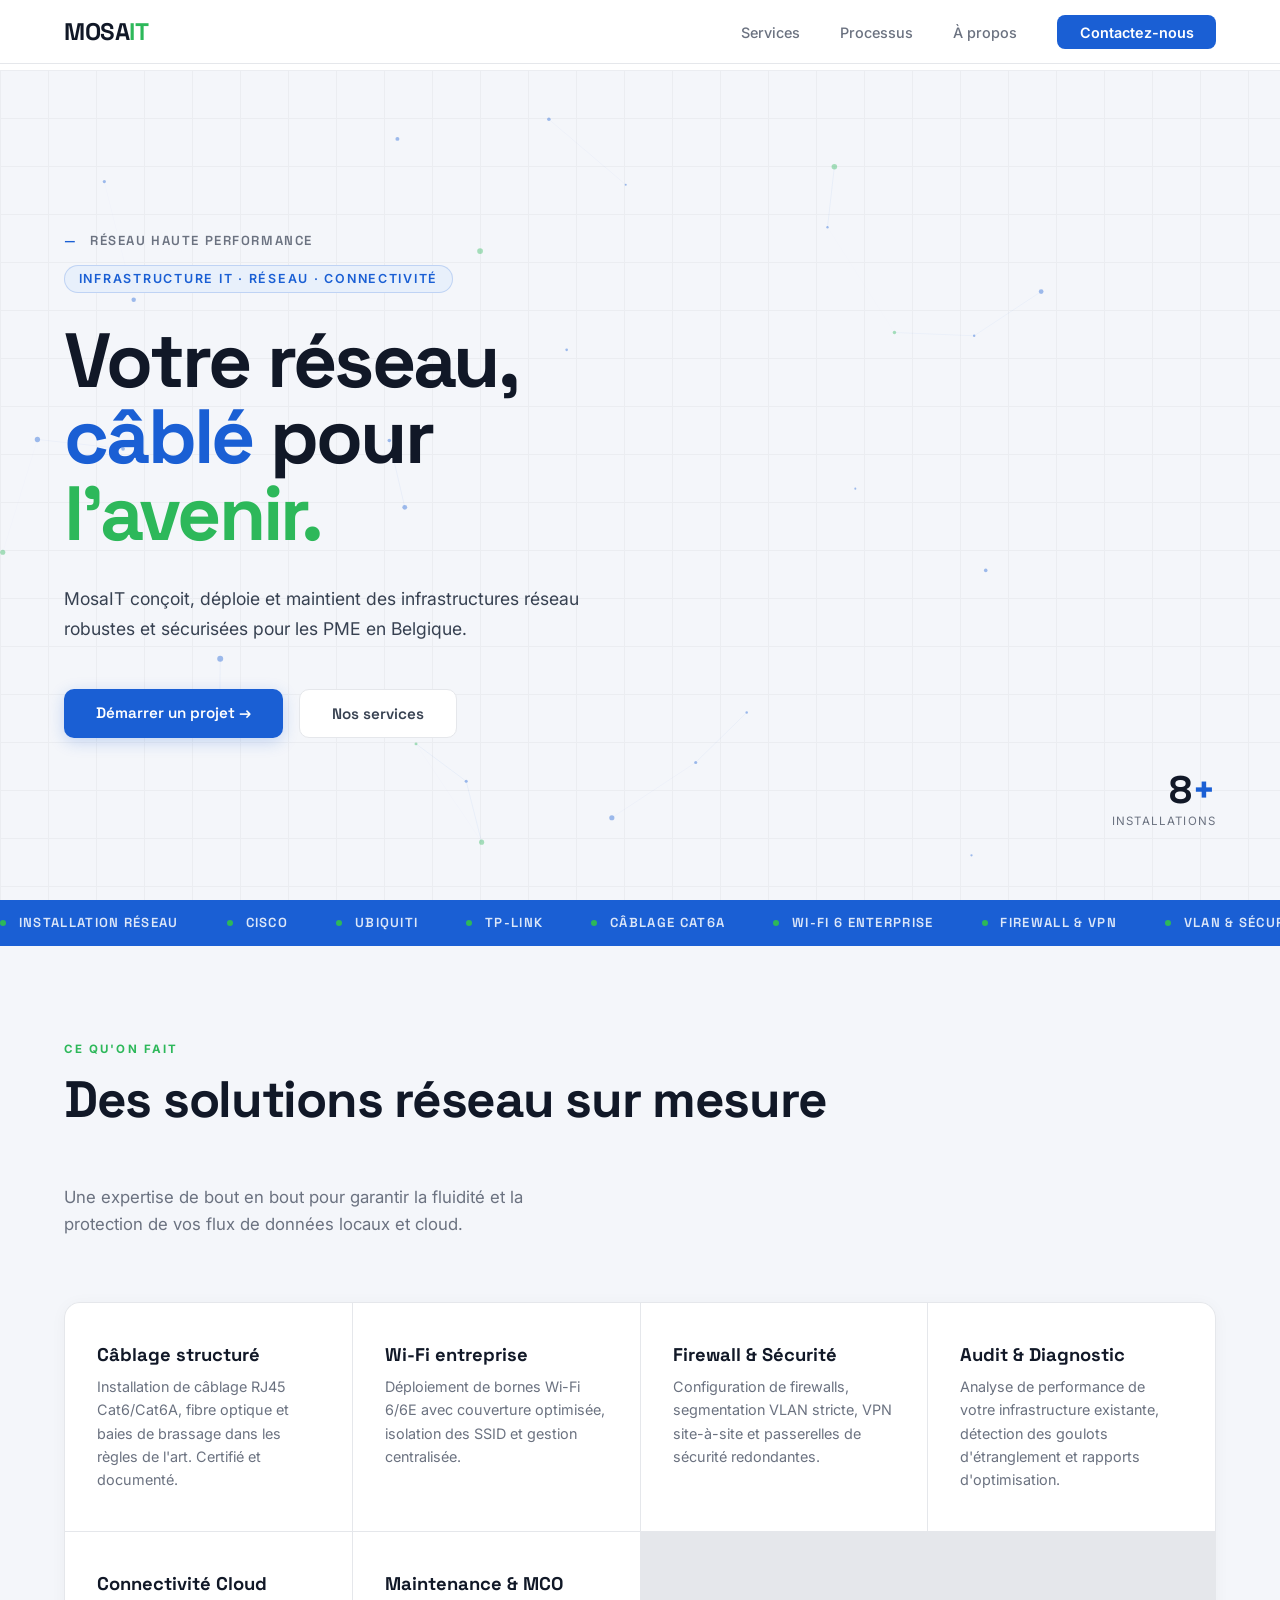
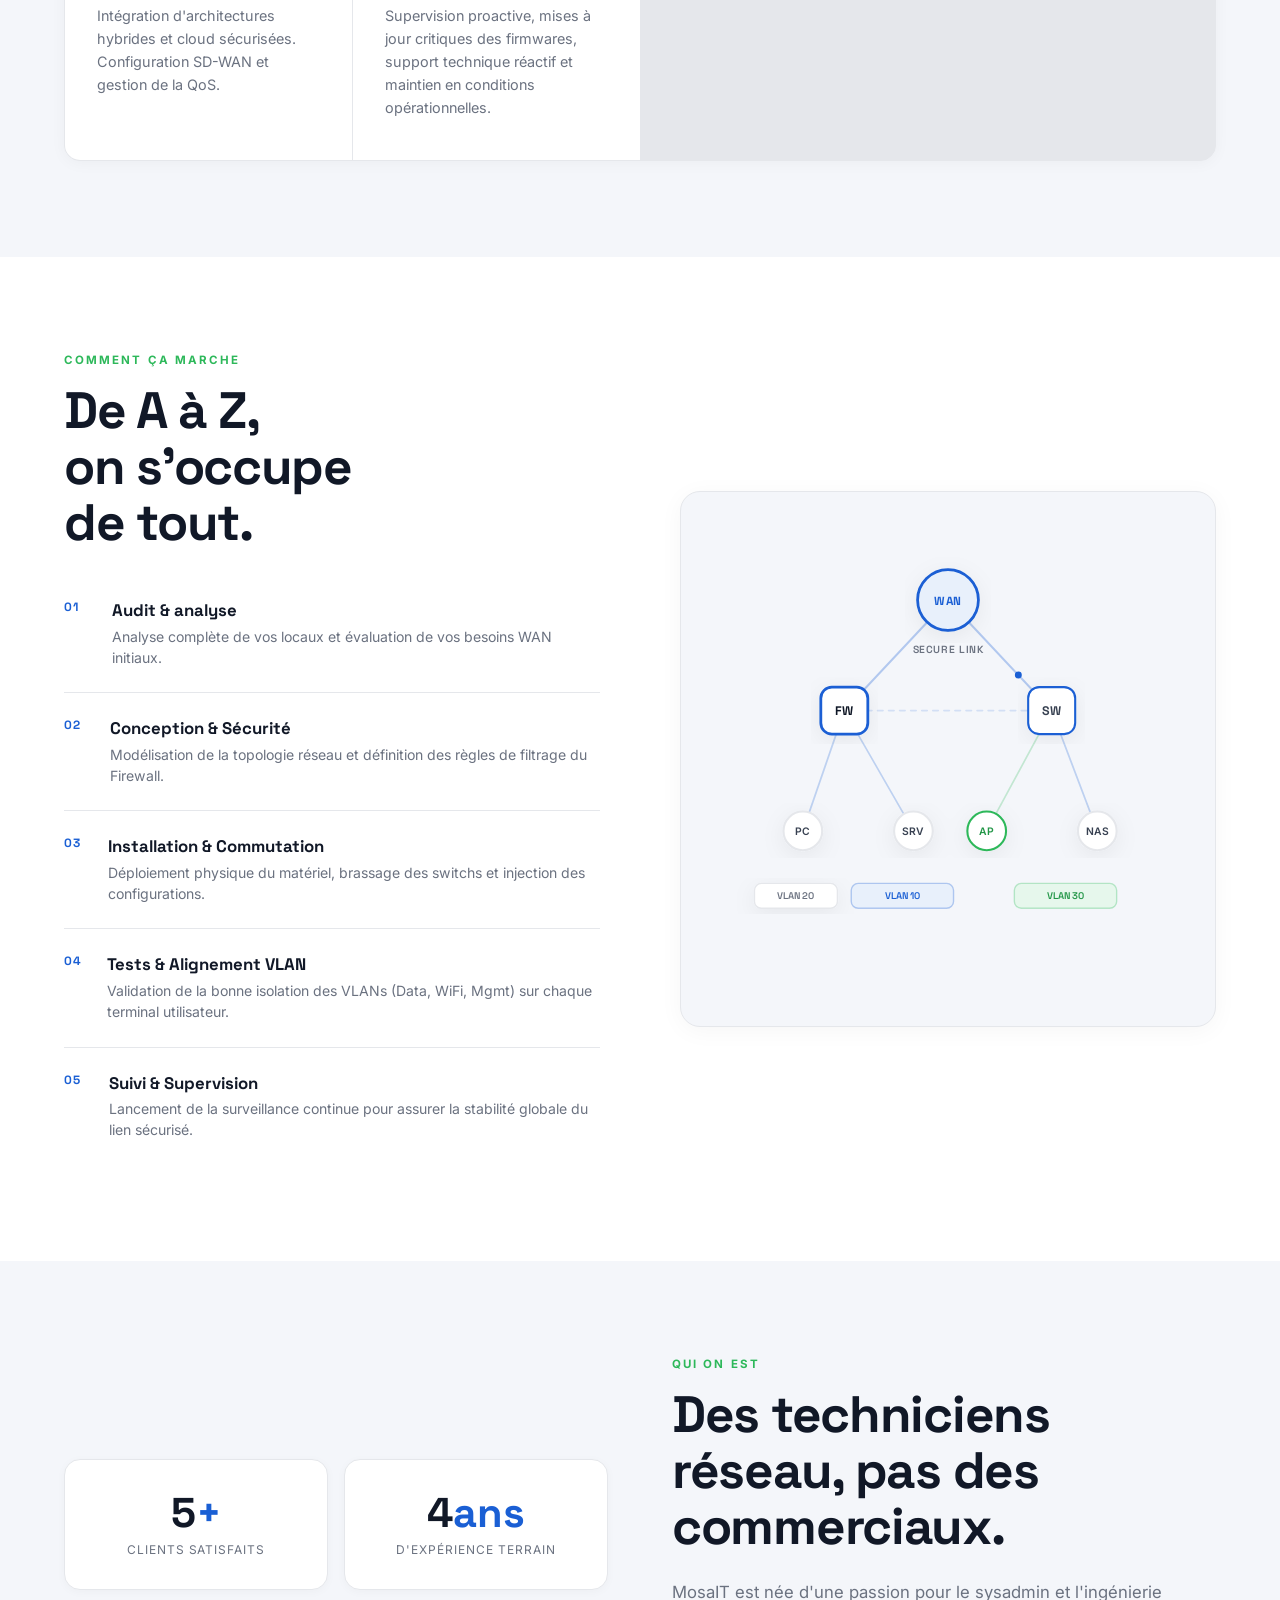
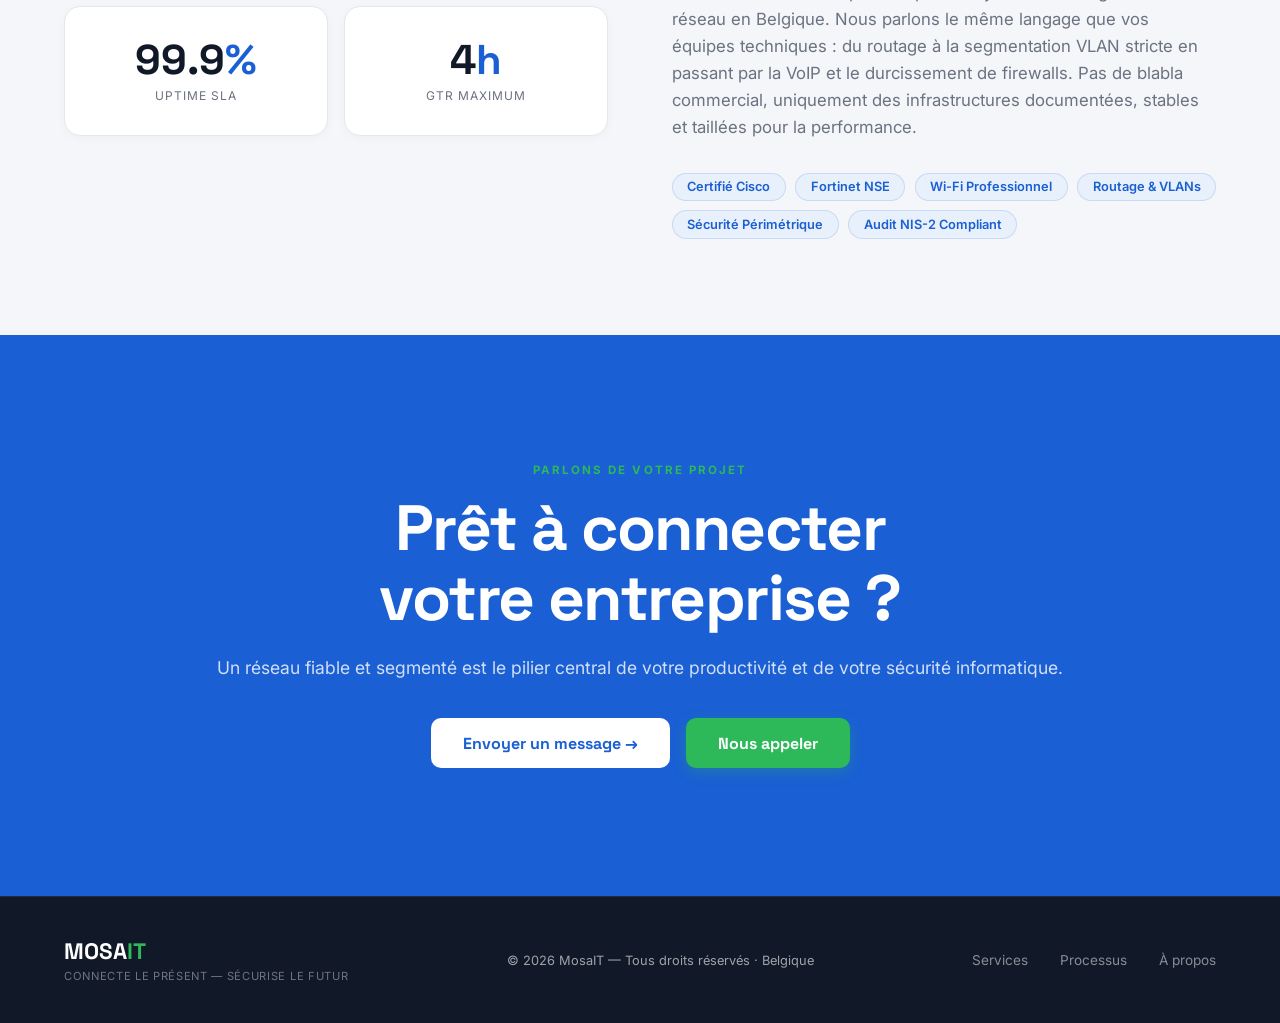
==== index.html @ 1704b838 "Add files via upload" ====
<!doctype html>
<html lang="fr">
    <head>
        <meta charset="UTF-8" />
        <meta name="viewport" content="width=device-width, initial-scale=1.0" />
        <title>MosaIT — Installation Réseau & Infrastructure IT</title>
        <link
            href="https://fonts.googleapis.com/css2?family=Space+Grotesk:wght@400;500;600;700&family=Inter:wght@400;500;600&display=swap"
            rel="stylesheet"
        />
        <link href="./style.css" rel="stylesheet" />
    </head>
    <body>
        <nav>
            <a href="#" class="logo">MOSA<span>IT</span></a>
            <input type="checkbox" id="nav-toggle" class="nav-toggle" />
            <label for="nav-toggle" class="nav-toggle-label">
                <span></span>
            </label>
            <ul class="nav-links">
                <li><a href="#services">Services</a></li>
                <li><a href="#process">Processus</a></li>
                <li><a href="#about">À propos</a></li>
                <li><a href="#cta" class="nav-cta">Contactez-nous</a></li>
            </ul>
        </nav>

        <section id="hero">
            <canvas id="network-canvas"></canvas>
            <div class="hero-content">
                <div class="tagline">
                    <span>—</span> Réseau Haute Performance
                </div>
                <div class="eyebrow">
                    Infrastructure IT · Réseau · Connectivité
                </div>
                <h1>
                    Votre réseau,<br /><em>câblé</em> pour<br /><span
                        class="accent-g"
                        >l'avenir.</span
                    >
                </h1>
                <p class="hero-sub">
                    MosaIT conçoit, déploie et maintient des infrastructures
                    réseau robustes et sécurisées pour les PME en Belgique.
                </p>
                <div class="hero-btns">
                    <a href="#cta" class="btn-primary">Démarrer un projet →</a>
                    <a href="#services" class="btn-ghost">Nos services</a>
                </div>
            </div>
            <div class="hero-stats">
                <div class="stat-item">
                    <div class="stat-num">8<span>+</span></div>
                    <div class="stat-label">Installations</div>
                </div>
            </div>
        </section>

        <div class="marquee-wrap">
            <div class="marquee-track" id="marquee-track"></div>
        </div>

        <section id="services">
            <div class="services-header reveal">
                <div>
                    <div class="section-label">Ce qu'on fait</div>
                    <h2>Des solutions réseau sur mesure</h2>
                </div>
                <p class="section-intro">
                    Une expertise de bout en bout pour garantir la fluidité et
                    la protection de vos flux de données locaux et cloud.
                </p>
            </div>

            <div class="services-grid reveal">
                <div class="service-card">
                    <h3>Câblage structuré</h3>
                    <p>
                        Installation de câblage RJ45 Cat6/Cat6A, fibre optique
                        et baies de brassage dans les règles de l'art. Certifié
                        et documenté.
                    </p>
                </div>
                <div class="service-card">
                    <h3>Wi-Fi entreprise</h3>
                    <p>
                        Déploiement de bornes Wi-Fi 6/6E avec couverture
                        optimisée, isolation des SSID et gestion centralisée.
                    </p>
                </div>
                <div class="service-card">
                    <h3>Firewall & Sécurité</h3>
                    <p>
                        Configuration de firewalls, segmentation VLAN stricte,
                        VPN site-à-site et passerelles de sécurité redondantes.
                    </p>
                </div>
                <div class="service-card">
                    <h3>Audit & Diagnostic</h3>
                    <p>
                        Analyse de performance de votre infrastructure
                        existante, détection des goulots d'étranglement et
                        rapports d'optimisation.
                    </p>
                </div>
                <div class="service-card">
                    <h3>Connectivité Cloud</h3>
                    <p>
                        Intégration d'architectures hybrides et cloud
                        sécurisées. Configuration SD-WAN et gestion de la QoS.
                    </p>
                </div>
                <div class="service-card">
                    <h3>Maintenance & MCO</h3>
                    <p>
                        Supervision proactive, mises à jour critiques des
                        firmwares, support technique réactif et maintien en
                        conditions opérationnelles.
                    </p>
                </div>
            </div>
        </section>

        <section id="process">
            <div class="process-grid">
                <div class="reveal">
                    <div class="section-label">Comment ça marche</div>
                    <h2>De A à Z,<br />on s'occupe<br />de tout.</h2>
                    <div class="process-steps">
                        <div class="step" data-step="wan">
                            <span class="step-num">01</span>
                            <div>
                                <h3>Audit & analyse</h3>
                                <p>
                                    Analyse complète de vos locaux et évaluation
                                    de vos besoins WAN initiaux.
                                </p>
                            </div>
                        </div>
                        <div class="step" data-step="fw">
                            <span class="step-num">02</span>
                            <div>
                                <h3>Conception & Sécurité</h3>
                                <p>
                                    Modélisation de la topologie réseau et
                                    définition des règles de filtrage du
                                    Firewall.
                                </p>
                            </div>
                        </div>
                        <div class="step" data-step="sw">
                            <span class="step-num">03</span>
                            <div>
                                <h3>Installation & Commutation</h3>
                                <p>
                                    Déploiement physique du matériel, brassage
                                    des switchs et injection des configurations.
                                </p>
                            </div>
                        </div>
                        <div class="step" data-step="endpoints">
                            <span class="step-num">04</span>
                            <div>
                                <h3>Tests & Alignement VLAN</h3>
                                <p>
                                    Validation de la bonne isolation des VLANs
                                    (Data, WiFi, Mgmt) sur chaque terminal
                                    utilisateur.
                                </p>
                            </div>
                        </div>
                        <div class="step" data-step="all">
                            <span class="step-num">05</span>
                            <div>
                                <h3>Suivi & Supervision</h3>
                                <p>
                                    Lancement de la surveillance continue pour
                                    assurer la stabilité globale du lien
                                    sécurisé.
                                </p>
                            </div>
                        </div>
                    </div>
                </div>

                <div class="process-visual reveal">
                    <svg
                        class="topo-svg"
                        viewBox="0 0 340 340"
                        fill="none"
                        xmlns="http://www.w3.org/2000/svg"
                        id="interactive-topo"
                    >
                        <defs>
                            <filter
                                id="shadow-light"
                                x="-20%"
                                y="-20%"
                                width="140%"
                                height="140%"
                            >
                                <feDropShadow
                                    dx="0"
                                    dy="4"
                                    stdDeviation="8"
                                    flood-color="#111827"
                                    flood-opacity="0.06"
                                />
                            </filter>
                        </defs>
                        <style>
                            @keyframes pulse-ring {
                                0% {
                                    transform: scale(0.95);
                                    opacity: 0.6;
                                }
                                50% {
                                    opacity: 0.3;
                                }
                                100% {
                                    transform: scale(1.4);
                                    opacity: 0;
                                }
                            }
                            .pulse-circle {
                                transform-origin: center;
                                animation: pulse-ring 4s
                                    cubic-bezier(0.16, 1, 0.3, 1) infinite;
                            }
                            .interactive-line,
                            .node-group,
                            .endpoint-circle,
                            .vlan-badge {
                                transition:
                                    opacity 0.3s ease,
                                    stroke-width 0.3s ease,
                                    stroke 0.3s ease,
                                    transform 0.3s cubic-bezier(0.16, 1, 0.3, 1);
                            }
                            .node-group,
                            .endpoint-item {
                                cursor: pointer;
                            }
                            .node-group:hover {
                                transform: scale(1.06);
                                transform-origin: center;
                            }
                            .endpoint-item:hover .endpoint-circle {
                                transform: scale(1.08);
                                transform-origin: center;
                            }
                            .vlan-badge {
                                cursor: pointer;
                            }
                            .vlan-badge:hover {
                                transform: translateY(-2px);
                            }
                            .vlan-dimmed {
                                opacity: 0.12 !important;
                            }
                            .vlan-highlight {
                                stroke-width: 2.5px !important;
                                stroke-opacity: 0.9 !important;
                            }
                        </style>

                        <g stroke-linecap="round">
                            <line
                                id="link-wan-fw"
                                class="interactive-line"
                                data-vlan="10,20"
                                x1="170"
                                y1="55"
                                x2="95"
                                y2="135"
                                stroke="#1a5fd4"
                                stroke-width="1.5"
                                stroke-opacity="0.3"
                            />
                            <line
                                id="link-wan-sw"
                                class="interactive-line"
                                data-vlan="10,30"
                                x1="170"
                                y1="55"
                                x2="245"
                                y2="135"
                                stroke="#1a5fd4"
                                stroke-width="1.5"
                                stroke-opacity="0.3"
                            />
                            <line
                                id="link-fw-pc"
                                class="interactive-line"
                                data-vlan="10"
                                x1="95"
                                y1="135"
                                x2="65"
                                y2="222"
                                stroke="#1a5fd4"
                                stroke-width="1.2"
                                stroke-opacity="0.25"
                            />
                            <line
                                id="link-fw-srv"
                                class="interactive-line"
                                data-vlan="20"
                                x1="95"
                                y1="135"
                                x2="145"
                                y2="222"
                                stroke="#1a5fd4"
                                stroke-width="1.2"
                                stroke-opacity="0.25"
                            />
                            <line
                                id="link-sw-ap"
                                class="interactive-line"
                                data-vlan="30"
                                x1="245"
                                y1="135"
                                x2="198"
                                y2="222"
                                stroke="#2db85a"
                                stroke-width="1.2"
                                stroke-opacity="0.25"
                            />
                            <line
                                id="link-sw-nas"
                                class="interactive-line"
                                data-vlan="10"
                                x1="245"
                                y1="135"
                                x2="278"
                                y2="222"
                                stroke="#1a5fd4"
                                stroke-width="1.2"
                                stroke-opacity="0.25"
                            />
                            <line
                                id="link-trunk"
                                class="interactive-line"
                                data-vlan="10,20,30"
                                x1="95"
                                y1="135"
                                x2="245"
                                y2="135"
                                stroke="#1a5fd4"
                                stroke-width="1.2"
                                stroke-opacity="0.15"
                                stroke-dasharray="4,4"
                            />
                        </g>

                        <g id="packets-group">
                            <circle id="p-wan-fw" r="2.5" fill="#1a5fd4">
                                <animateMotion
                                    dur="2.2s"
                                    repeatCount="indefinite"
                                    path="M 170 55 L 95 135"
                                />
                            </circle>
                            <circle id="p-wan-sw" r="2.5" fill="#1a5fd4">
                                <animateMotion
                                    dur="2.8s"
                                    repeatCount="indefinite"
                                    path="M 170 55 L 245 135"
                                />
                            </circle>
                            <circle id="p-fw-srv" r="2" fill="#1a5fd4">
                                <animateMotion
                                    dur="1.8s"
                                    repeatCount="indefinite"
                                    path="M 95 135 L 145 222"
                                />
                            </circle>
                            <circle id="p-sw-ap" r="2" fill="#2db85a">
                                <animateMotion
                                    dur="2s"
                                    repeatCount="indefinite"
                                    path="M 245 135 L 198 222"
                                />
                            </circle>
                        </g>

                        <circle
                            cx="170"
                            cy="55"
                            r="22"
                            stroke="#1a5fd4"
                            stroke-width="1"
                            fill="none"
                            class="pulse-circle"
                        />
                        <circle
                            cx="95"
                            cy="135"
                            r="17"
                            stroke="#1a5fd4"
                            stroke-width="1"
                            fill="none"
                            class="pulse-circle"
                            style="animation-delay: 1.3s"
                        />

                        <g
                            id="node-wan"
                            class="node-group"
                            data-node="wan-fw,wan-sw"
                            filter="url(#shadow-light)"
                        >
                            <circle
                                cx="170"
                                cy="55"
                                r="22"
                                fill="#e8f0fb"
                                stroke="#1a5fd4"
                                stroke-width="2"
                            />
                            <text
                                x="170"
                                y="55"
                                text-anchor="middle"
                                dominant-baseline="central"
                                fill="#1a5fd4"
                                font-size="8.5"
                                font-family="Space Grotesk, sans-serif"
                                font-weight="700"
                                letter-spacing="0.03em"
                            >
                                WAN
                            </text>
                        </g>
                        <g
                            id="node-fw"
                            class="node-group"
                            data-node="wan-fw,fw-pc,fw-srv,trunk"
                            filter="url(#shadow-light)"
                        >
                            <rect
                                x="78"
                                y="118"
                                width="34"
                                height="34"
                                rx="8"
                                fill="#ffffff"
                                stroke="#1a5fd4"
                                stroke-width="2"
                            />
                            <text
                                x="95"
                                y="135"
                                text-anchor="middle"
                                dominant-baseline="central"
                                fill="#111827"
                                font-size="9"
                                font-family="Space Grotesk, sans-serif"
                                font-weight="700"
                            >
                                FW
                            </text>
                        </g>
                        <g
                            id="node-sw"
                            class="node-group"
                            data-node="wan-sw,sw-ap,sw-nas,trunk"
                            filter="url(#shadow-light)"
                        >
                            <rect
                                x="228"
                                y="118"
                                width="34"
                                height="34"
                                rx="8"
                                fill="#ffffff"
                                stroke="#1a5fd4"
                                stroke-width="1.5"
                            />
                            <text
                                x="245"
                                y="135"
                                text-anchor="middle"
                                dominant-baseline="central"
                                fill="#374151"
                                font-size="9"
                                font-family="Space Grotesk, sans-serif"
                                font-weight="700"
                            >
                                SW
                            </text>
                        </g>

                        <g
                            class="endpoints-group"
                            fill="#ffffff"
                            stroke-width="1.5"
                            font-family="Inter, sans-serif"
                            font-weight="600"
                            font-size="7.5"
                            filter="url(#shadow-light)"
                        >
                            <g
                                class="endpoint-item"
                                id="node-pc"
                                data-node="fw-pc"
                            >
                                <circle
                                    class="endpoint-circle"
                                    cx="65"
                                    cy="222"
                                    r="14"
                                    stroke="#e5e7eb"
                                />
                                <text
                                    x="65"
                                    y="222"
                                    text-anchor="middle"
                                    dominant-baseline="central"
                                    fill="#374151"
                                >
                                    PC
                                </text>
                            </g>
                            <g
                                class="endpoint-item"
                                id="node-srv"
                                data-node="fw-srv"
                            >
                                <circle
                                    class="endpoint-circle"
                                    cx="145"
                                    cy="222"
                                    r="14"
                                    stroke="#e5e7eb"
                                />
                                <text
                                    x="145"
                                    y="222"
                                    text-anchor="middle"
                                    dominant-baseline="central"
                                    fill="#374151"
                                >
                                    SRV
                                </text>
                            </g>
                            <g
                                class="endpoint-item"
                                id="node-ap"
                                data-node="sw-ap"
                            >
                                <circle
                                    class="endpoint-circle"
                                    cx="198"
                                    cy="222"
                                    r="14"
                                    stroke="#2db85a"
                                />
                                <text
                                    x="198"
                                    y="222"
                                    text-anchor="middle"
                                    dominant-baseline="central"
                                    fill="#229647"
                                >
                                    AP
                                </text>
                            </g>
                            <g
                                class="endpoint-item"
                                id="node-nas"
                                data-node="sw-nas"
                            >
                                <circle
                                    class="endpoint-circle"
                                    cx="278"
                                    cy="222"
                                    r="14"
                                    stroke="#e5e7eb"
                                />
                                <text
                                    x="278"
                                    y="222"
                                    text-anchor="middle"
                                    dominant-baseline="central"
                                    fill="#374151"
                                >
                                    NAS
                                </text>
                            </g>
                        </g>

                        <g
                            font-family="Space Grotesk, sans-serif"
                            font-weight="600"
                            font-size="7"
                            text-anchor="middle"
                        >
                            <g class="vlan-badge" data-vlan-id="20">
                                <rect
                                    x="30"
                                    y="260"
                                    width="60"
                                    height="18"
                                    rx="5"
                                    fill="#ffffff"
                                    stroke="#e5e7eb"
                                    stroke-width="1"
                                    filter="url(#shadow-light)"
                                />
                                <text x="60" y="271" fill="#6b7280">
                                    VLAN 20
                                </text>
                            </g>
                            <g class="vlan-badge" data-vlan-id="10">
                                <rect
                                    x="100"
                                    y="260"
                                    width="74"
                                    height="18"
                                    rx="5"
                                    fill="#e8f0fb"
                                    stroke="rgba(26,95,212,0.3)"
                                    stroke-width="1"
                                />
                                <text x="137" y="271" fill="#1a5fd4">
                                    VLAN 10
                                </text>
                            </g>
                            <g class="vlan-badge" data-vlan-id="30">
                                <rect
                                    x="218"
                                    y="260"
                                    width="74"
                                    height="18"
                                    rx="5"
                                    fill="#e6f7ec"
                                    stroke="rgba(45,184,90,0.3)"
                                    stroke-width="1"
                                />
                                <text x="255" y="271" fill="#229647">
                                    VLAN 30
                                </text>
                            </g>
                        </g>
                        <text
                            x="170"
                            y="93"
                            text-anchor="middle"
                            fill="#6b7280"
                            font-size="7.5"
                            font-family="Space Grotesk, sans-serif"
                            font-weight="600"
                            letter-spacing="0.06em"
                        >
                            SECURE LINK
                        </text>
                    </svg>
                </div>
            </div>
        </section>

        <section id="about">
            <div class="about-grid">
                <div class="stats-block reveal">
                    <div class="stat-box">
                        <div class="big">5<em>+</em></div>
                        <div class="label">Clients satisfaits</div>
                    </div>
                    <div class="stat-box">
                        <div class="big">4<em>ans</em></div>
                        <div class="label">D'expérience terrain</div>
                    </div>
                    <div class="stat-box">
                        <div class="big">99.9<em>%</em></div>
                        <div class="label">Uptime SLA</div>
                    </div>
                    <div class="stat-box">
                        <div class="big">4<em>h</em></div>
                        <div class="label">GTR maximum</div>
                    </div>
                </div>

                <div class="about-text reveal">
                    <div class="section-label">Qui on est</div>
                    <h2>Des techniciens réseau, pas des commerciaux.</h2>
                    <p class="section-intro">
                        MosaIT est née d'une passion pour le sysadmin et
                        l'ingénierie réseau en Belgique. Nous parlons le même
                        langage que vos équipes techniques : du routage à la
                        segmentation VLAN stricte en passant par la VoIP et le
                        durcissement de firewalls. Pas de blabla commercial,
                        uniquement des infrastructures documentées, stables et
                        taillées pour la performance.
                    </p>
                    <div class="about-badges">
                        <span class="badge">Certifié Cisco</span>
                        <span class="badge">Fortinet NSE</span>
                        <span class="badge">Wi-Fi Professionnel</span>
                        <span class="badge">Routage & VLANs</span>
                        <span class="badge">Sécurité Périmétrique</span>
                        <span class="badge">Audit NIS-2 Compliant</span>
                    </div>
                </div>
            </div>
        </section>

        <section id="cta">
            <div class="section-label reveal">Parlons de votre projet</div>
            <h2 class="reveal">Prêt à connecter<br />votre entreprise ?</h2>
            <p class="reveal">
                Un réseau fiable et segmenté est le pilier central de votre
                productivité et de votre sécurité informatique.
            </p>
            <div class="cta-btns reveal">
                <a href="mailto:contact@mosait.be" class="btn-cta-white"
                    >Envoyer un message →</a
                >
                <a href="tel:+32473389723" class="btn-cta-green"
                    >Nous appeler</a
                >
            </div>
        </section>

        <footer>
            <div class="footer-left">
                <div class="footer-logo">MOSA<span>IT</span></div>
                <div class="footer-tagline">
                    CONNECTE LE PRÉSENT — SÉCURISE LE FUTUR
                </div>
            </div>
            <p>© 2026 MosaIT — Tous droits réservés · Belgique</p>
            <div class="footer-links">
                <a href="#services">Services</a>
                <a href="#process">Processus</a>
                <a href="#about">À propos</a>
            </div>
        </footer>

        <script src="./script.js"></script>
    </body>
</html>
---- style.css ----
*,
*::before,
*::after {
    box-sizing: border-box;
    margin: 0;
    padding: 0;
}

:root {
    --blue: #1a5fd4;
    --blue-dark: #134ab0;
    --blue-light: #e8f0fb;
    --green: #2db85a;
    --green-dark: #229647;
    --green-light: #e6f7ec;
    --white: #ffffff;
    --off-white: #f4f6fa;
    --text: #111827;
    --text-mid: #374151;
    --muted: #6b7280;
    --border: #e5e7eb;
}

html {
    scroll-behavior: smooth;
}

body {
    background: var(--white);
    color: var(--text);
    font-family: "Inter", sans-serif;
    overflow-x: hidden;
    padding-top: 70px; /* Évite la superposition sous la navbar fixe */
}

/* ── NAV RESPONSIVE ── */
nav {
    position: fixed;
    top: 0;
    left: 0;
    right: 0;
    z-index: 100;
    display: flex;
    align-items: center;
    justify-content: space-between;
    padding: 1rem 5vw;
    background: rgba(255, 255, 255, 0.88);
    backdrop-filter: blur(16px);
    border-bottom: 1px solid var(--border);
}

.logo {
    font-family: "Space Grotesk", sans-serif;
    font-weight: 700;
    font-size: 1.5rem;
    letter-spacing: -0.02em;
    color: var(--text);
    text-decoration: none;
}
.logo span {
    color: var(--green);
}

.nav-links {
    display: flex;
    align-items: center;
    gap: 2.5rem;
    list-style: none;
}
.nav-links a {
    color: var(--muted);
    font-size: 0.9rem;
    text-decoration: none;
    transition: color 0.2s;
    font-weight: 500;
}
.nav-links a:hover {
    color: var(--blue);
}

.nav-cta {
    background: var(--blue) !important;
    color: #fff !important;
    font-weight: 600 !important;
    padding: 0.55rem 1.4rem;
    border-radius: 8px;
    transition: background 0.2s !important;
}
.nav-cta:hover {
    background: var(--blue-dark) !important;
}

.nav-toggle {
    display: none;
}
.nav-toggle-label {
    display: none;
    cursor: pointer;
}

/* ── HERO ── */
#hero {
    position: relative;
    min-height: calc(100vh - 70px);
    display: flex;
    align-items: center;
    padding: 0 5vw;
    overflow: hidden;
    background: var(--off-white);
}
#hero::before {
    content: "";
    position: absolute;
    inset: 0;
    background-image:
        linear-gradient(var(--border) 1px, transparent 1px),
        linear-gradient(90deg, var(--border) 1px, transparent 1px);
    background-size: 48px 48px;
    opacity: 0.55;
    pointer-events: none;
}

#network-canvas {
    position: absolute;
    inset: 0;
    width: 100%;
    height: 100%;
}

.hero-content {
    position: relative;
    z-index: 2;
    max-width: 800px;
}

.eyebrow {
    display: inline-flex;
    font-size: 0.78rem;
    font-weight: 600;
    letter-spacing: 0.14em;
    text-transform: uppercase;
    color: var(--blue);
    margin-bottom: 1.8rem;
    background: var(--blue-light);
    padding: 0.35rem 0.85rem;
    border-radius: 50px;
    border: 1px solid rgba(26, 95, 212, 0.2);
}

h1 {
    font-family: "Space Grotesk", sans-serif;
    font-size: clamp(2.8rem, 6vw, 5.5rem);
    font-weight: 700;
    line-height: 1;
    letter-spacing: -0.035em;
    margin-bottom: 2rem;
}
h1 em {
    font-style: normal;
    color: var(--blue);
}
h1 .accent-g {
    color: var(--green);
}

.tagline {
    font-family: "Space Grotesk", sans-serif;
    font-size: 0.82rem;
    font-weight: 600;
    letter-spacing: 0.12em;
    text-transform: uppercase;
    color: var(--muted);
    margin-bottom: 1rem;
}
.tagline span {
    color: var(--blue);
    margin-right: 0.5rem;
}

.hero-sub {
    font-size: 1.1rem;
    color: var(--text-mid);
    line-height: 1.7;
    max-width: 540px;
    margin-bottom: 2.8rem;
}

.hero-btns {
    display: flex;
    gap: 1rem;
    flex-wrap: wrap;
}

.btn-primary,
.btn-ghost {
    font-family: "Space Grotesk", sans-serif;
    font-weight: 600;
    font-size: 0.95rem;
    padding: 0.9rem 2rem;
    border-radius: 10px;
    text-decoration: none;
    transition: all 0.2s ease;
}
.btn-primary {
    background: var(--blue);
    color: #fff;
    box-shadow: 0 4px 16px rgba(26, 95, 212, 0.22);
}
.btn-primary:hover {
    background: var(--blue-dark);
    transform: translateY(-2px);
    box-shadow: 0 8px 28px rgba(26, 95, 212, 0.3);
}
.btn-ghost {
    border: 1.5px solid var(--border);
    color: var(--text-mid);
    background: var(--white);
}
.btn-ghost:hover {
    border-color: var(--blue);
    color: var(--blue);
    box-shadow: 0 4px 12px rgba(26, 95, 212, 0.1);
}

.hero-stats {
    position: absolute;
    right: 5vw;
    bottom: 8vh;
    z-index: 2;
}
.stat-item {
    text-align: right;
}
.stat-num {
    font-family: "Space Grotesk", sans-serif;
    font-size: 2.4rem;
    font-weight: 700;
    line-height: 1;
}
.stat-num span {
    color: var(--blue);
}
.stat-label {
    font-size: 0.72rem;
    color: var(--muted);
    text-transform: uppercase;
    letter-spacing: 0.1em;
    margin-top: 0.3rem;
}

/* ── MARQUEE ── */
.marquee-wrap {
    background: var(--blue);
    overflow: hidden;
    padding: 0.9rem 0;
}
.marquee-track {
    display: flex;
    gap: 3rem;
    animation: marquee 32s linear infinite;
    width: max-content;
}
.marquee-item {
    display: flex;
    align-items: center;
    gap: 0.8rem;
    font-family: "Space Grotesk", sans-serif;
    font-weight: 600;
    font-size: 0.82rem;
    letter-spacing: 0.1em;
    text-transform: uppercase;
    color: rgba(255, 255, 255, 0.85);
    white-space: nowrap;
}
.marquee-dot {
    width: 6px;
    height: 6px;
    border-radius: 50%;
    background: var(--green);
}
@keyframes marquee {
    from {
        transform: translateX(0);
    }
    to {
        transform: translateX(-50%);
    }
}

/* ── SECTIONS ── */
section {
    padding: 6rem 5vw;
}
.section-label {
    font-size: 0.72rem;
    font-weight: 700;
    letter-spacing: 0.18em;
    text-transform: uppercase;
    color: var(--green);
    margin-bottom: 1rem;
}
h2 {
    font-family: "Space Grotesk", sans-serif;
    font-size: clamp(2rem, 4vw, 3.2rem);
    font-weight: 700;
    line-height: 1.1;
    letter-spacing: -0.025em;
    margin-bottom: 1.5rem;
}
.section-intro {
    font-size: 1.05rem;
    color: var(--muted);
    line-height: 1.6;
    max-width: 540px;
}

/* ── SERVICES ── */
#services {
    background: var(--off-white);
}
.services-header {
    display: flex;
    justify-content: space-between;
    align-items: flex-end;
    flex-wrap: wrap;
    gap: 2rem;
    margin-bottom: 4rem;
}
.services-grid {
    display: grid;
    grid-template-columns: repeat(auto-fit, minmax(280px, 1fr));
    gap: 1px;
    background: var(--border);
    border: 1px solid var(--border);
    border-radius: 16px;
    overflow: hidden;
    box-shadow: 0 2px 16px rgba(0, 0, 0, 0.04);
}
.service-card {
    background: var(--white);
    padding: 2.5rem 2rem;
    transition: background 0.2s ease;
    position: relative;
    overflow: hidden;
}
.service-card::after {
    content: "";
    position: absolute;
    bottom: 0;
    left: 0;
    right: 0;
    height: 3px;
    background: var(--blue);
    transform: scaleX(0);
    transform-origin: left;
    transition: transform 0.3s ease;
}
.service-card:hover {
    background: var(--blue-light);
}
.service-card:hover::after {
    transform: scaleX(1);
}
.service-card h3 {
    font-family: "Space Grotesk", sans-serif;
    font-size: 1.15rem;
    font-weight: 700;
    margin-bottom: 0.6rem;
}
.service-card p {
    font-size: 0.9rem;
    color: var(--muted);
    line-height: 1.6;
}

/* ── PROCESS ── */
.process-grid {
    display: grid;
    grid-template-columns: 1fr 1fr;
    gap: 5rem;
    align-items: center;
}
.process-steps {
    display: flex;
    flex-direction: column;
}
.step {
    display: flex;
    gap: 1.5rem;
    padding: 1.5rem 0;
    border-bottom: 1px solid var(--border);
    cursor: pointer;
    transition: all 0.2s ease;
}
.step:hover,
.step.active-step {
    padding-left: 0.75rem;
    background: var(--blue-light);
    border-radius: 8px;
    border-bottom-color: transparent;
}
.step:last-child {
    border-bottom: none;
}
.step-num {
    font-family: "Space Grotesk", sans-serif;
    font-size: 0.75rem;
    font-weight: 700;
    color: var(--blue);
    letter-spacing: 0.08em;
    width: 24px;
}
.step h3 {
    font-family: "Space Grotesk", sans-serif;
    font-size: 1.05rem;
    font-weight: 700;
    margin-bottom: 0.3rem;
}
.step p {
    font-size: 0.88rem;
    color: var(--muted);
    line-height: 1.5;
}
.process-visual {
    background: var(--off-white);
    border-radius: 20px;
    border: 1px solid var(--border);
    padding: 2rem;
    aspect-ratio: 1;
    display: flex;
    align-items: center;
    justify-content: center;
    box-shadow: 0 4px 24px rgba(0, 0, 0, 0.04);
}
.topo-svg {
    width: 100%;
    height: 100%;
}

/* ── ABOUT ── */
#about {
    background: var(--off-white);
}
.about-grid {
    display: grid;
    grid-template-columns: 1fr 1fr;
    gap: 4rem;
    align-items: center;
}
.about-badges {
    display: flex;
    flex-wrap: wrap;
    gap: 0.6rem;
    margin-top: 2rem;
}
.badge {
    background: var(--blue-light);
    border: 1px solid rgba(26, 95, 212, 0.15);
    border-radius: 50px;
    padding: 0.35rem 0.9rem;
    font-size: 0.8rem;
    color: var(--blue);
    font-weight: 600;
}
.stats-block {
    display: grid;
    grid-template-columns: 1fr 1fr;
    gap: 16px;
}
.stat-box {
    background: var(--white);
    border: 1px solid var(--border);
    border-radius: 16px;
    padding: 2rem 1.5rem;
    text-align: center;
    box-shadow: 0 2px 10px rgba(0, 0, 0, 0.03);
    transition: all 0.2s ease;
}
.stat-box:hover {
    box-shadow: 0 6px 20px rgba(26, 95, 212, 0.08);
    transform: translateY(-2px);
}
.stat-box .big {
    font-family: "Space Grotesk", sans-serif;
    font-size: 2.6rem;
    font-weight: 700;
    line-height: 1;
}
.stat-box .big em {
    font-style: normal;
    color: var(--blue);
}
.stat-box .label {
    font-size: 0.75rem;
    color: var(--muted);
    margin-top: 0.5rem;
    text-transform: uppercase;
    letter-spacing: 0.08em;
}

/* ── CTA ── */
#cta {
    background: var(--blue);
    text-align: center;
    padding: 8rem 5vw;
    position: relative;
    overflow: hidden;
    color: #fff;
}
#cta h2 {
    color: #fff;
    font-size: clamp(2.4rem, 5vw, 4.5rem);
    margin-bottom: 1.5rem;
}
#cta p {
    color: rgba(255, 255, 255, 0.8);
    font-size: 1.1rem;
    margin-bottom: 2.5rem;
}
.cta-btns {
    display: flex;
    gap: 1rem;
    justify-content: center;
    flex-wrap: wrap;
}
.btn-cta-white,
.btn-cta-green {
    font-family: "Space Grotesk", sans-serif;
    font-weight: 700;
    padding: 0.9rem 2rem;
    border-radius: 10px;
    text-decoration: none;
    transition:
        transform 0.2s,
        background 0.2s;
}
.btn-cta-white {
    background: #fff;
    color: var(--blue);
}
.btn-cta-white:hover {
    background: var(--off-white);
    transform: translateY(-2px);
}
.btn-cta-green {
    background: var(--green);
    color: #fff;
    box-shadow: 0 4px 14px rgba(45, 184, 90, 0.3);
}
.btn-cta-green:hover {
    background: var(--green-dark);
    transform: translateY(-2px);
}

/* ── FOOTER ── */
footer {
    background: var(--text);
    color: rgba(255, 255, 255, 0.6);
    padding: 2.5rem 5vw;
    display: flex;
    justify-content: space-between;
    align-items: center;
    flex-wrap: wrap;
    gap: 1.5rem;
    border-top: 1px solid rgba(255, 255, 255, 0.08);
}
.footer-logo {
    font-family: "Space Grotesk", sans-serif;
    font-weight: 700;
    font-size: 1.4rem;
    color: #fff;
}
.footer-logo span {
    color: var(--green);
}
.footer-tagline {
    font-size: 0.7rem;
    color: rgba(255, 255, 255, 0.4);
    letter-spacing: 0.06em;
    margin-top: 0.2rem;
}
footer p {
    font-size: 0.8rem;
}
.footer-links {
    display: flex;
    gap: 2rem;
}
.footer-links a {
    font-size: 0.85rem;
    color: rgba(255, 255, 255, 0.5);
    text-decoration: none;
    transition: color 0.2s;
}
.footer-links a:hover {
    color: #fff;
}

/* ── SCROLL REVEAL ── */
.reveal {
    opacity: 0;
    transform: translateY(20px);
    transition:
        opacity 0.6s cubic-bezier(0.16, 1, 0.3, 1),
        transform 0.6s cubic-bezier(0.16, 1, 0.3, 1);
}
.reveal.visible {
    opacity: 1;
    transform: translateY(0);
}

/* ── RESPONSIVE & RESPONSIVE MENU BURGER ── */
@media (max-width: 992px) {
    .process-grid,
    .about-grid {
        grid-template-columns: 1fr;
        gap: 3.5rem;
    }
    .hero-stats {
        position: static;
        margin-top: 2rem;
    }
    .stat-item {
        text-align: left;
    }
}

@media (max-width: 768px) {
    nav {
        padding: 1rem 2rem;
    }
    .nav-toggle-label {
        display: block;
        position: relative;
        width: 24px;
        height: 18px;
        z-index: 110;
    }
    .nav-toggle-label span,
    .nav-toggle-label span::before,
    .nav-toggle-label span::after {
        content: "";
        display: block;
        background: var(--text);
        height: 2px;
        width: 100%;
        position: absolute;
        transition: all 0.2s ease;
    }
    .nav-toggle-label span {
        top: 8px;
    }
    .nav-toggle-label span::before {
        top: -6px;
    }
    .nav-toggle-label span::after {
        top: 6px;
    }

    .nav-links {
        position: fixed;
        top: 0;
        bottom: 0;
        left: 100%;
        right: -100%;
        background: #fff;
        flex-direction: column;
        justify-content: center;
        gap: 2rem;
        z-index: 105;
        transition: all 0.3s cubic-bezier(0.16, 1, 0.3, 1);
    }
    .nav-toggle:checked ~ .nav-links {
        left: 0;
        right: 0;
    }
    .nav-toggle:checked ~ .nav-toggle-label span {
        background: transparent;
    }
    .nav-toggle:checked ~ .nav-toggle-label span::before {
        transform: rotate(45deg);
        top: 0;
    }
    .nav-toggle:checked ~ .nav-toggle-label span::after {
        transform: rotate(-45deg);
        top: 0;
    }
}
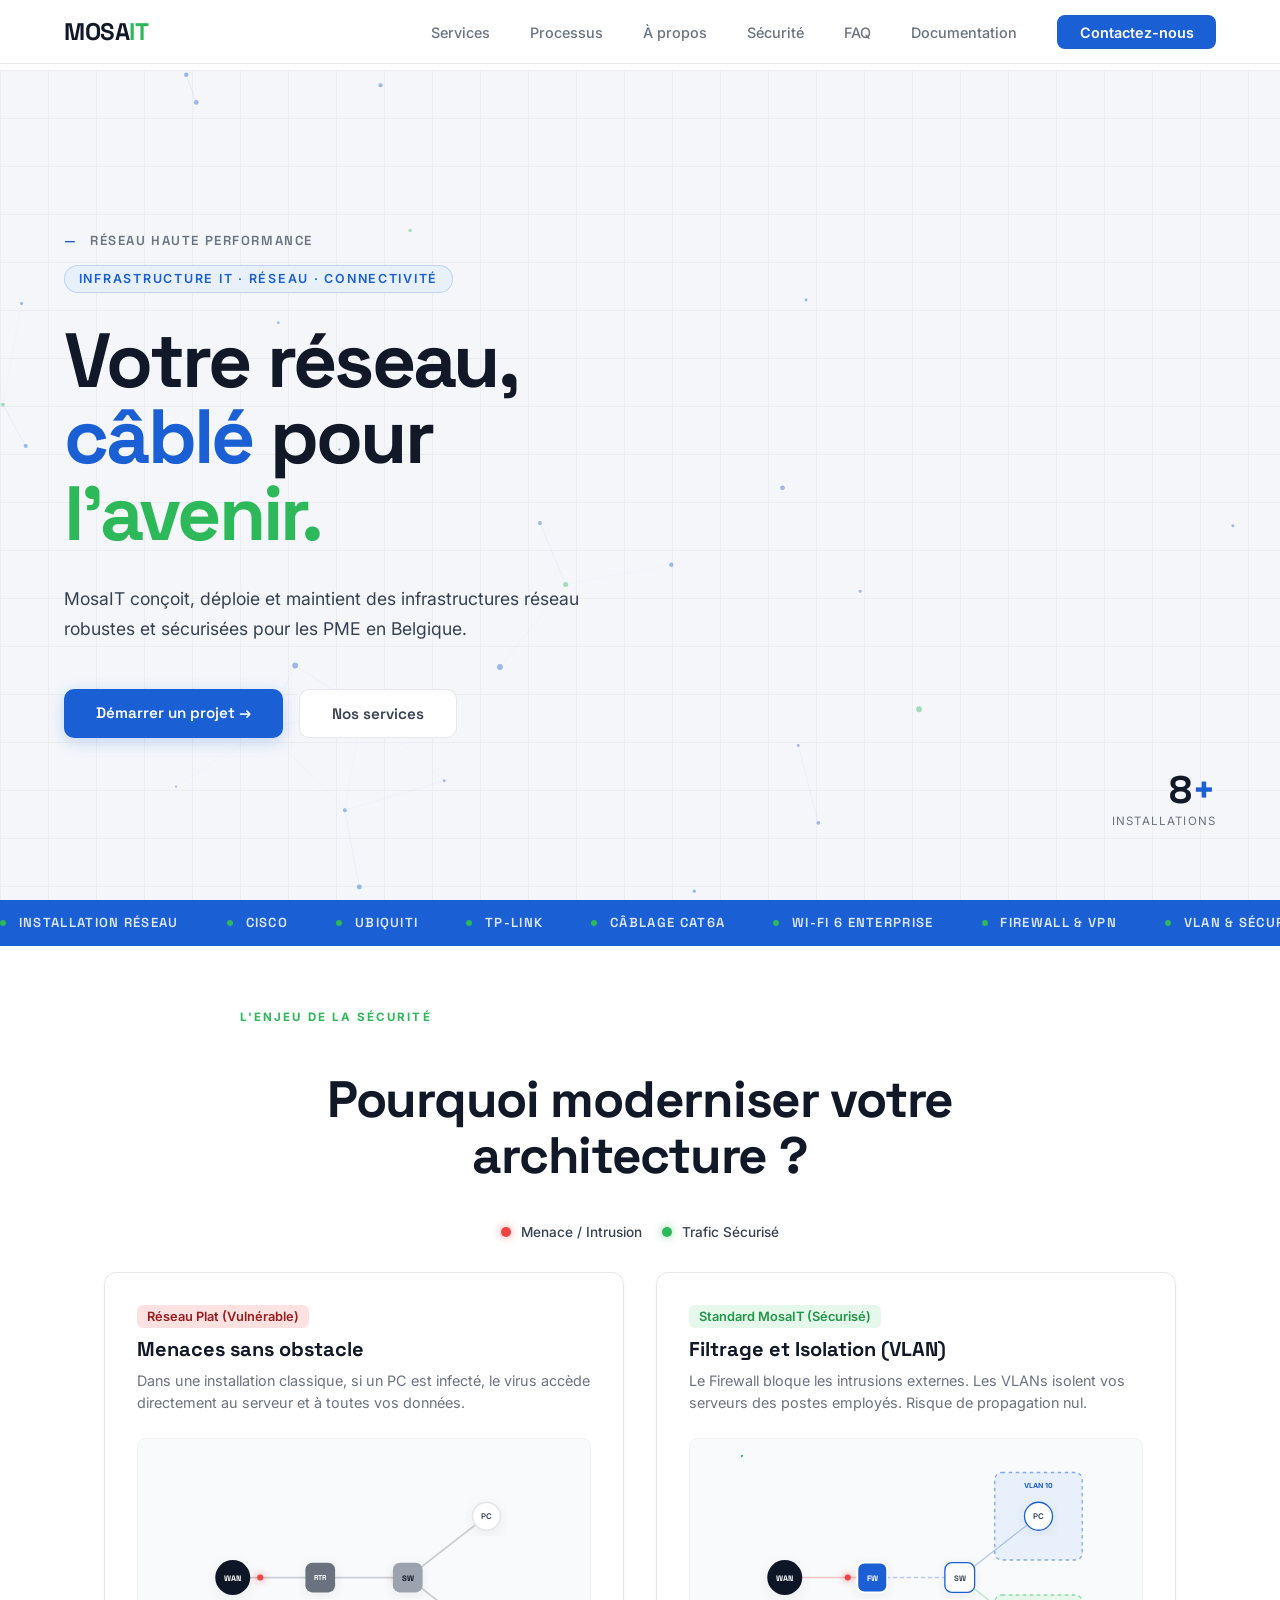
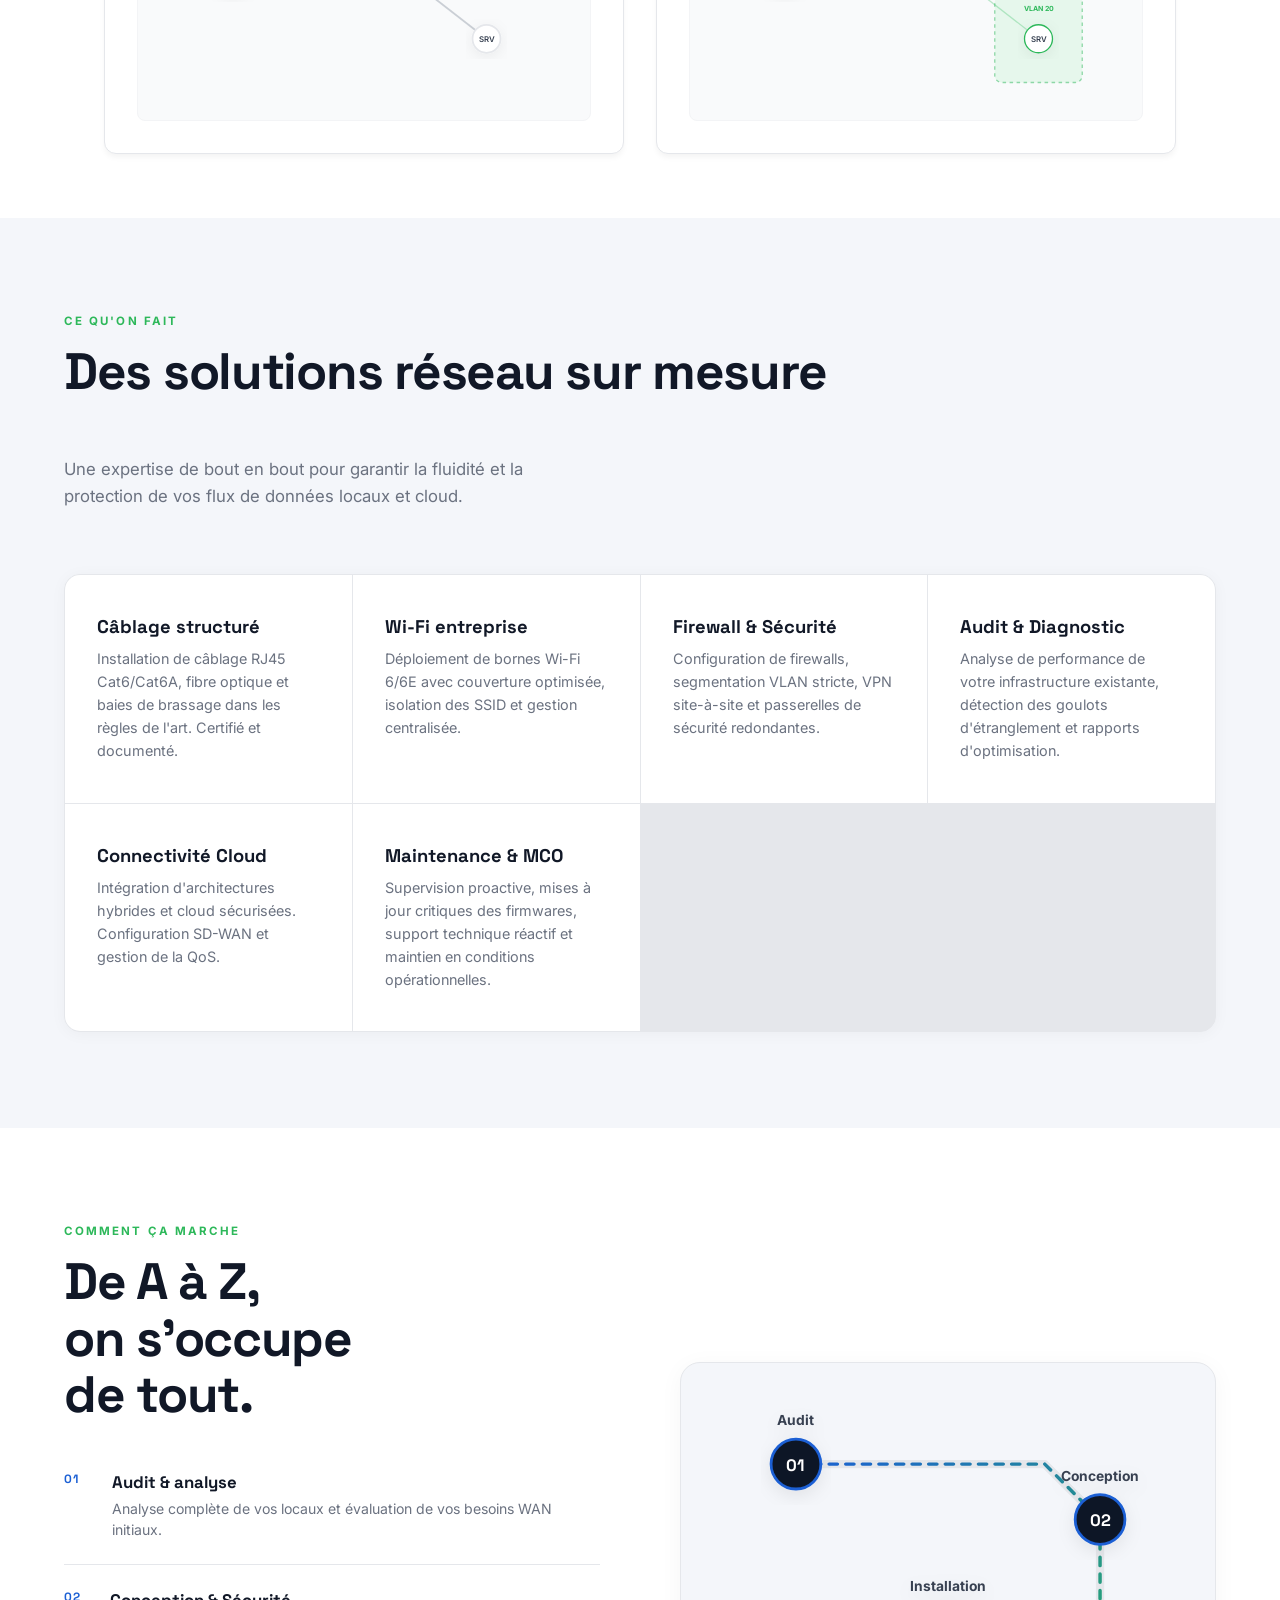
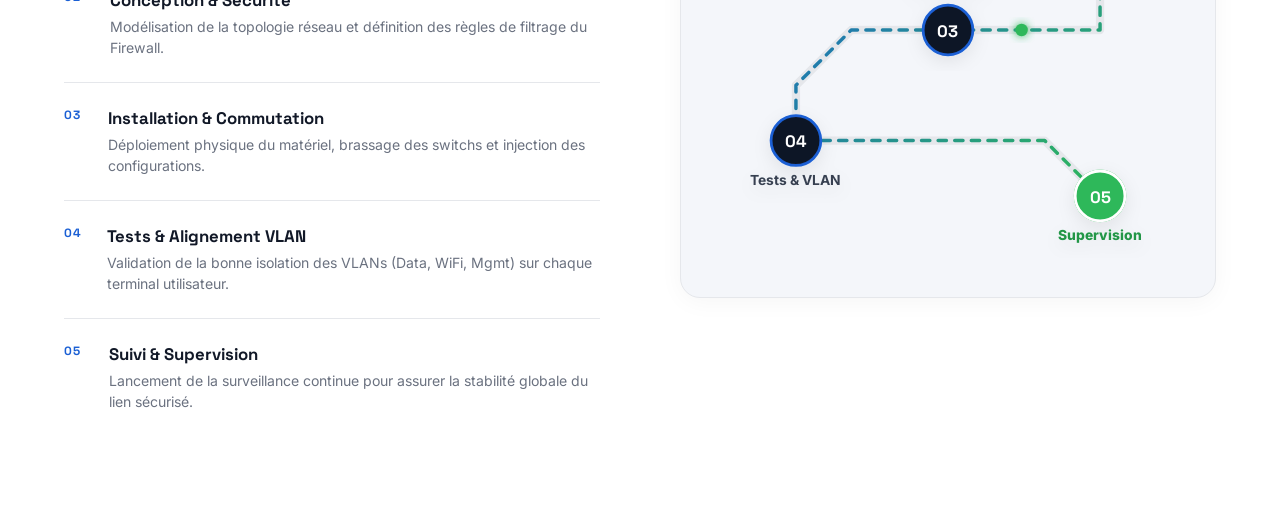
==== commit b8bf3978: "update 2" ====
--- a/index.html
+++ b/index.html
@@ -9,21 +9,10 @@
             rel="stylesheet"
         />
         <link href="./style.css" rel="stylesheet" />
+        <script src="./components/nav.js"></script>
     </head>
     <body>
-        <nav>
-            <a href="#" class="logo">MOSA<span>IT</span></a>
-            <input type="checkbox" id="nav-toggle" class="nav-toggle" />
-            <label for="nav-toggle" class="nav-toggle-label">
-                <span></span>
-            </label>
-            <ul class="nav-links">
-                <li><a href="#services">Services</a></li>
-                <li><a href="#process">Processus</a></li>
-                <li><a href="#about">À propos</a></li>
-                <li><a href="#cta" class="nav-cta">Contactez-nous</a></li>
-            </ul>
-        </nav>
+        <nav-bar></nav-bar>
 
         <section id="hero">
             <canvas id="network-canvas"></canvas>
@@ -60,6 +49,512 @@
         <div class="marquee-wrap">
             <div class="marquee-track" id="marquee-track"></div>
         </div>
+
+        <!-- NOUVELLE SECTION INJECTÉE ICI -->
+        <section id="architectures" class="comparison-section reveal">
+            <div
+                class="services-header"
+                style="text-align: center; max-width: 800px; margin: 0 auto"
+            >
+                <div class="section-label">L'enjeu de la sécurité</div>
+                <h2>Pourquoi moderniser votre architecture ?</h2>
+            </div>
+
+            <div class="legend-comp">
+                <span
+                    ><span class="dot-comp dot-red"></span> Menace /
+                    Intrusion</span
+                >
+                <span
+                    ><span class="dot-comp dot-green"></span> Trafic
+                    Sécurisé</span
+                >
+            </div>
+
+            <div class="comparison-grid">
+                <div class="comp-card">
+                    <span class="badge-danger">Réseau Plat (Vulnérable)</span>
+                    <h3>Menaces sans obstacle</h3>
+                    <p>
+                        Dans une installation classique, si un PC est infecté,
+                        le virus accède directement au serveur et à toutes vos
+                        données.
+                    </p>
+
+                    <div class="diag-container">
+                        <svg
+                            class="topo-svg"
+                            viewBox="0 0 400 280"
+                            fill="none"
+                            xmlns="http://www.w3.org/2000/svg"
+                        >
+                            <defs>
+                                <filter
+                                    id="shadow-vuln"
+                                    x="-20%"
+                                    y="-20%"
+                                    width="140%"
+                                    height="140%"
+                                >
+                                    <feDropShadow
+                                        dx="0"
+                                        dy="4"
+                                        stdDeviation="8"
+                                        flood-color="#111827"
+                                        flood-opacity="0.06"
+                                    />
+                                </filter>
+                            </defs>
+                            <style>
+                                .node-group,
+                                .endpoint-item {
+                                    transition: transform 0.3s
+                                        cubic-bezier(0.16, 1, 0.3, 1);
+                                    cursor: pointer;
+                                }
+                                .node-group:hover,
+                                .endpoint-item:hover {
+                                    transform: scale(1.08);
+                                    transform-origin: center;
+                                }
+                            </style>
+
+                            <g
+                                stroke="#9ca3af"
+                                stroke-width="2"
+                                stroke-opacity="0.5"
+                                stroke-linecap="round"
+                            >
+                                <path d="M 50 140 L 150 140" />
+                                <path d="M 150 140 L 250 140" />
+                                <path d="M 250 140 L 340 70" />
+                                <path d="M 250 140 L 340 210" />
+                            </g>
+
+                            <g>
+                                <circle
+                                    r="3.5"
+                                    fill="#ef4444"
+                                    filter="drop-shadow(0 0 4px rgba(239,68,68,0.8))"
+                                >
+                                    <animateMotion
+                                        dur="3s"
+                                        repeatCount="indefinite"
+                                        path="M 50 140 L 150 140 L 250 140 L 340 70"
+                                    />
+                                </circle>
+                                <circle
+                                    r="3.5"
+                                    fill="#ef4444"
+                                    filter="drop-shadow(0 0 4px rgba(239,68,68,0.8))"
+                                >
+                                    <animateMotion
+                                        dur="3s"
+                                        begin="1.5s"
+                                        repeatCount="indefinite"
+                                        path="M 50 140 L 150 140 L 250 140 L 340 210"
+                                    />
+                                </circle>
+                            </g>
+
+                            <g class="node-group" filter="url(#shadow-vuln)">
+                                <circle
+                                    cx="50"
+                                    cy="140"
+                                    r="20"
+                                    fill="#111827"
+                                />
+                                <text
+                                    x="50"
+                                    y="140"
+                                    text-anchor="middle"
+                                    dominant-baseline="central"
+                                    fill="#ffffff"
+                                    font-size="9"
+                                    font-family="Space Grotesk, sans-serif"
+                                    font-weight="700"
+                                >
+                                    WAN
+                                </text>
+                            </g>
+
+                            <g class="node-group" filter="url(#shadow-vuln)">
+                                <rect
+                                    x="133"
+                                    y="123"
+                                    width="34"
+                                    height="34"
+                                    rx="8"
+                                    fill="#6b7280"
+                                />
+                                <text
+                                    x="150"
+                                    y="140"
+                                    text-anchor="middle"
+                                    dominant-baseline="central"
+                                    fill="#ffffff"
+                                    font-size="8"
+                                    font-family="Space Grotesk, sans-serif"
+                                    font-weight="700"
+                                >
+                                    RTR
+                                </text>
+                            </g>
+
+                            <g class="node-group" filter="url(#shadow-vuln)">
+                                <rect
+                                    x="233"
+                                    y="123"
+                                    width="34"
+                                    height="34"
+                                    rx="8"
+                                    fill="#9ca3af"
+                                />
+                                <text
+                                    x="250"
+                                    y="140"
+                                    text-anchor="middle"
+                                    dominant-baseline="central"
+                                    fill="#111827"
+                                    font-size="9"
+                                    font-family="Space Grotesk, sans-serif"
+                                    font-weight="700"
+                                >
+                                    SW
+                                </text>
+                            </g>
+
+                            <g class="endpoint-item" filter="url(#shadow-vuln)">
+                                <circle
+                                    cx="340"
+                                    cy="70"
+                                    r="16"
+                                    fill="#ffffff"
+                                    stroke="#e5e7eb"
+                                    stroke-width="2"
+                                />
+                                <text
+                                    x="340"
+                                    y="70"
+                                    text-anchor="middle"
+                                    dominant-baseline="central"
+                                    fill="#374151"
+                                    font-size="9"
+                                    font-family="Inter, sans-serif"
+                                    font-weight="600"
+                                >
+                                    PC
+                                </text>
+                            </g>
+
+                            <g class="endpoint-item" filter="url(#shadow-vuln)">
+                                <circle
+                                    cx="340"
+                                    cy="210"
+                                    r="16"
+                                    fill="#ffffff"
+                                    stroke="#e5e7eb"
+                                    stroke-width="2"
+                                />
+                                <text
+                                    x="340"
+                                    y="210"
+                                    text-anchor="middle"
+                                    dominant-baseline="central"
+                                    fill="#374151"
+                                    font-size="9"
+                                    font-family="Inter, sans-serif"
+                                    font-weight="600"
+                                >
+                                    SRV
+                                </text>
+                            </g>
+                        </svg>
+                    </div>
+                </div>
+
+                <div class="comp-card">
+                    <span class="badge-success"
+                        >Standard MosaIT (Sécurisé)</span
+                    >
+                    <h3>Filtrage et Isolation (VLAN)</h3>
+                    <p>
+                        Le Firewall bloque les intrusions externes. Les VLANs
+                        isolent vos serveurs des postes employés. Risque de
+                        propagation nul.
+                    </p>
+
+                    <div class="diag-container">
+                        <svg
+                            class="topo-svg"
+                            viewBox="0 0 400 280"
+                            fill="none"
+                            xmlns="http://www.w3.org/2000/svg"
+                        >
+                            <defs>
+                                <filter
+                                    id="shadow-sec"
+                                    x="-20%"
+                                    y="-20%"
+                                    width="140%"
+                                    height="140%"
+                                >
+                                    <feDropShadow
+                                        dx="0"
+                                        dy="4"
+                                        stdDeviation="8"
+                                        flood-color="#111827"
+                                        flood-opacity="0.06"
+                                    />
+                                </filter>
+                            </defs>
+                            <style>
+                                .node-group,
+                                .endpoint-item {
+                                    transition: transform 0.3s
+                                        cubic-bezier(0.16, 1, 0.3, 1);
+                                    cursor: pointer;
+                                }
+                                .node-group:hover,
+                                .endpoint-item:hover {
+                                    transform: scale(1.08);
+                                    transform-origin: center;
+                                }
+                            </style>
+
+                            <rect
+                                x="290"
+                                y="20"
+                                width="100"
+                                height="100"
+                                rx="8"
+                                fill="#e8f0fb"
+                                stroke="#1a5fd4"
+                                stroke-width="1.5"
+                                stroke-dasharray="4"
+                                stroke-opacity="0.5"
+                            />
+                            <text
+                                x="340"
+                                y="38"
+                                text-anchor="middle"
+                                fill="#1a5fd4"
+                                font-size="8"
+                                font-family="Inter, sans-serif"
+                                font-weight="700"
+                            >
+                                VLAN 10
+                            </text>
+
+                            <rect
+                                x="290"
+                                y="160"
+                                width="100"
+                                height="100"
+                                rx="8"
+                                fill="#e6f7ec"
+                                stroke="#2db85a"
+                                stroke-width="1.5"
+                                stroke-dasharray="4"
+                                stroke-opacity="0.5"
+                            />
+                            <text
+                                x="340"
+                                y="178"
+                                text-anchor="middle"
+                                fill="#2db85a"
+                                font-size="8"
+                                font-family="Inter, sans-serif"
+                                font-weight="700"
+                            >
+                                VLAN 20
+                            </text>
+
+                            <g stroke-width="1.5" stroke-linecap="round">
+                                <path
+                                    d="M 50 140 L 150 140"
+                                    stroke="#ef4444"
+                                    stroke-opacity="0.3"
+                                />
+                                <path
+                                    d="M 150 140 L 250 140"
+                                    stroke="#1a5fd4"
+                                    stroke-opacity="0.3"
+                                    stroke-dasharray="4"
+                                />
+                                <path
+                                    d="M 250 140 L 340 70"
+                                    stroke="#1a5fd4"
+                                    stroke-opacity="0.3"
+                                />
+                                <path
+                                    d="M 250 140 L 340 210"
+                                    stroke="#2db85a"
+                                    stroke-opacity="0.3"
+                                />
+                            </g>
+
+                            <g>
+                                <circle
+                                    r="3.5"
+                                    fill="#ef4444"
+                                    opacity="0"
+                                    filter="drop-shadow(0 0 4px rgba(239,68,68,0.8))"
+                                >
+                                    <animateMotion
+                                        dur="2.5s"
+                                        repeatCount="indefinite"
+                                        path="M 50 140 L 150 140"
+                                    />
+                                    <animate
+                                        attributeName="opacity"
+                                        values="1; 1; 0"
+                                        keyTimes="0; 0.8; 1"
+                                        dur="2.5s"
+                                        repeatCount="indefinite"
+                                    />
+                                </circle>
+
+                                <circle r="2.5" fill="#1a5fd4">
+                                    <animateMotion
+                                        dur="3s"
+                                        begin="0.5s"
+                                        repeatCount="indefinite"
+                                        path="M 150 140 L 250 140 L 340 70"
+                                    />
+                                </circle>
+
+                                <circle r="2.5" fill="#2db85a">
+                                    <animateMotion
+                                        dur="3s"
+                                        begin="1.8s"
+                                        repeatCount="indefinite"
+                                        path="M 150 140 L 250 140 L 340 210"
+                                    />
+                                </circle>
+                            </g>
+
+                            <g class="node-group" filter="url(#shadow-sec)">
+                                <circle
+                                    cx="50"
+                                    cy="140"
+                                    r="20"
+                                    fill="#111827"
+                                />
+                                <text
+                                    x="50"
+                                    y="140"
+                                    text-anchor="middle"
+                                    dominant-baseline="central"
+                                    fill="#ffffff"
+                                    font-size="9"
+                                    font-family="Space Grotesk, sans-serif"
+                                    font-weight="700"
+                                >
+                                    WAN
+                                </text>
+                            </g>
+
+                            <g class="node-group" filter="url(#shadow-sec)">
+                                <rect
+                                    x="133"
+                                    y="123"
+                                    width="34"
+                                    height="34"
+                                    rx="8"
+                                    fill="#1a5fd4"
+                                    stroke="#ffffff"
+                                    stroke-width="2"
+                                />
+                                <text
+                                    x="150"
+                                    y="140"
+                                    text-anchor="middle"
+                                    dominant-baseline="central"
+                                    fill="#ffffff"
+                                    font-size="9"
+                                    font-family="Space Grotesk, sans-serif"
+                                    font-weight="700"
+                                >
+                                    FW
+                                </text>
+                            </g>
+
+                            <g class="node-group" filter="url(#shadow-sec)">
+                                <rect
+                                    x="233"
+                                    y="123"
+                                    width="34"
+                                    height="34"
+                                    rx="8"
+                                    fill="#ffffff"
+                                    stroke="#1a5fd4"
+                                    stroke-width="1.5"
+                                />
+                                <text
+                                    x="250"
+                                    y="140"
+                                    text-anchor="middle"
+                                    dominant-baseline="central"
+                                    fill="#374151"
+                                    font-size="9"
+                                    font-family="Space Grotesk, sans-serif"
+                                    font-weight="700"
+                                >
+                                    SW
+                                </text>
+                            </g>
+
+                            <g class="endpoint-item" filter="url(#shadow-sec)">
+                                <circle
+                                    cx="340"
+                                    cy="70"
+                                    r="16"
+                                    fill="#ffffff"
+                                    stroke="#1a5fd4"
+                                    stroke-width="1.5"
+                                />
+                                <text
+                                    x="340"
+                                    y="70"
+                                    text-anchor="middle"
+                                    dominant-baseline="central"
+                                    fill="#374151"
+                                    font-size="9"
+                                    font-family="Inter, sans-serif"
+                                    font-weight="600"
+                                >
+                                    PC
+                                </text>
+                            </g>
+
+                            <g class="endpoint-item" filter="url(#shadow-sec)">
+                                <circle
+                                    cx="340"
+                                    cy="210"
+                                    r="16"
+                                    fill="#ffffff"
+                                    stroke="#2db85a"
+                                    stroke-width="1.5"
+                                />
+                                <text
+                                    x="340"
+                                    y="210"
+                                    text-anchor="middle"
+                                    dominant-baseline="central"
+                                    fill="#374151"
+                                    font-size="9"
+                                    font-family="Inter, sans-serif"
+                                    font-weight="600"
+                                >
+                                    SRV
+                                </text>
+                            </g>
+                        </svg>
+                    </div>
+                </div>
+            </div>
+        </section>
 
         <section id="services">
             <div class="services-header reveal">
@@ -184,17 +679,18 @@
                     </div>
                 </div>
 
+                <!-- Le SVG interactif existant est conservé intact ici -->
                 <div class="process-visual reveal">
                     <svg
                         class="topo-svg"
                         viewBox="0 0 340 340"
                         fill="none"
                         xmlns="http://www.w3.org/2000/svg"
-                        id="interactive-topo"
+                        id="process-schema"
                     >
                         <defs>
                             <filter
-                                id="shadow-light"
+                                id="shadow-proc"
                                 x="-20%"
                                 y="-20%"
                                 width="140%"
@@ -203,540 +699,289 @@
                                 <feDropShadow
                                     dx="0"
                                     dy="4"
-                                    stdDeviation="8"
+                                    stdDeviation="6"
                                     flood-color="#111827"
-                                    flood-opacity="0.06"
+                                    flood-opacity="0.08"
                                 />
                             </filter>
+                            <filter
+                                id="glow-green"
+                                x="-50%"
+                                y="-50%"
+                                width="200%"
+                                height="200%"
+                            >
+                                <feGaussianBlur
+                                    stdDeviation="3"
+                                    result="blur"
+                                />
+                                <feComposite
+                                    in="SourceGraphic"
+                                    in2="blur"
+                                    operator="over"
+                                />
+                            </filter>
+                            <linearGradient
+                                id="flow-grad"
+                                x1="0%"
+                                y1="0%"
+                                x2="100%"
+                                y2="100%"
+                            >
+                                <stop offset="0%" stop-color="#1a5fd4" />
+                                <stop offset="100%" stop-color="#2db85a" />
+                            </linearGradient>
                         </defs>
                         <style>
-                            @keyframes pulse-ring {
+                            .proc-node {
+                                cursor: pointer;
+                                transition: transform 0.3s
+                                    cubic-bezier(0.16, 1, 0.3, 1);
+                                transform-origin: center;
+                            }
+                            .proc-node:hover {
+                                transform: scale(1.1);
+                            }
+                            @keyframes flow {
+                                to {
+                                    stroke-dashoffset: -24;
+                                }
+                            }
+                            .data-flow {
+                                stroke-dasharray: 6 6;
+                                animation: flow 1s linear infinite;
+                            }
+                            @keyframes pulse-proc {
                                 0% {
-                                    transform: scale(0.95);
-                                    opacity: 0.6;
-                                }
-                                50% {
-                                    opacity: 0.3;
+                                    transform: scale(0.9);
+                                    opacity: 0.8;
                                 }
                                 100% {
-                                    transform: scale(1.4);
+                                    transform: scale(1.7);
                                     opacity: 0;
                                 }
                             }
-                            .pulse-circle {
+                            .pulse-ring-proc {
                                 transform-origin: center;
-                                animation: pulse-ring 4s
+                                animation: pulse-proc 2s
                                     cubic-bezier(0.16, 1, 0.3, 1) infinite;
                             }
-                            .interactive-line,
-                            .node-group,
-                            .endpoint-circle,
-                            .vlan-badge {
-                                transition:
-                                    opacity 0.3s ease,
-                                    stroke-width 0.3s ease,
-                                    stroke 0.3s ease,
-                                    transform 0.3s cubic-bezier(0.16, 1, 0.3, 1);
-                            }
-                            .node-group,
-                            .endpoint-item {
-                                cursor: pointer;
-                            }
-                            .node-group:hover {
-                                transform: scale(1.06);
-                                transform-origin: center;
-                            }
-                            .endpoint-item:hover .endpoint-circle {
-                                transform: scale(1.08);
-                                transform-origin: center;
-                            }
-                            .vlan-badge {
-                                cursor: pointer;
-                            }
-                            .vlan-badge:hover {
-                                transform: translateY(-2px);
-                            }
-                            .vlan-dimmed {
-                                opacity: 0.12 !important;
-                            }
-                            .vlan-highlight {
-                                stroke-width: 2.5px !important;
-                                stroke-opacity: 0.9 !important;
-                            }
                         </style>
 
-                        <g stroke-linecap="round">
-                            <line
-                                id="link-wan-fw"
-                                class="interactive-line"
-                                data-vlan="10,20"
-                                x1="170"
-                                y1="55"
-                                x2="95"
-                                y2="135"
-                                stroke="#1a5fd4"
-                                stroke-width="1.5"
-                                stroke-opacity="0.3"
+                        <path
+                            d="M 60 50 L 240 50 L 280 90 L 280 170 L 170 170 L 100 170 L 60 210 L 60 250 L 240 250 L 280 290"
+                            fill="none"
+                            stroke="#e5e7eb"
+                            stroke-width="6"
+                            stroke-linejoin="round"
+                            stroke-linecap="round"
+                        />
+
+                        <path
+                            d="M 60 50 L 240 50 L 280 90 L 280 170 L 170 170 L 100 170 L 60 210 L 60 250 L 240 250 L 280 290"
+                            fill="none"
+                            stroke="url(#flow-grad)"
+                            stroke-width="2.5"
+                            stroke-linejoin="round"
+                            stroke-linecap="round"
+                            class="data-flow"
+                        />
+
+                        <circle
+                            r="4.5"
+                            fill="#2db85a"
+                            filter="url(#glow-green)"
+                        >
+                            <animateMotion
+                                dur="4s"
+                                repeatCount="indefinite"
+                                path="M 60 50 L 240 50 L 280 90 L 280 170 L 170 170 L 100 170 L 60 210 L 60 250 L 240 250 L 280 290"
                             />
-                            <line
-                                id="link-wan-sw"
-                                class="interactive-line"
-                                data-vlan="10,30"
-                                x1="170"
-                                y1="55"
-                                x2="245"
-                                y2="135"
-                                stroke="#1a5fd4"
-                                stroke-width="1.5"
-                                stroke-opacity="0.3"
-                            />
-                            <line
-                                id="link-fw-pc"
-                                class="interactive-line"
-                                data-vlan="10"
-                                x1="95"
-                                y1="135"
-                                x2="65"
-                                y2="222"
-                                stroke="#1a5fd4"
-                                stroke-width="1.2"
-                                stroke-opacity="0.25"
-                            />
-                            <line
-                                id="link-fw-srv"
-                                class="interactive-line"
-                                data-vlan="20"
-                                x1="95"
-                                y1="135"
-                                x2="145"
-                                y2="222"
-                                stroke="#1a5fd4"
-                                stroke-width="1.2"
-                                stroke-opacity="0.25"
-                            />
-                            <line
-                                id="link-sw-ap"
-                                class="interactive-line"
-                                data-vlan="30"
-                                x1="245"
-                                y1="135"
-                                x2="198"
-                                y2="222"
-                                stroke="#2db85a"
-                                stroke-width="1.2"
-                                stroke-opacity="0.25"
-                            />
-                            <line
-                                id="link-sw-nas"
-                                class="interactive-line"
-                                data-vlan="10"
-                                x1="245"
-                                y1="135"
-                                x2="278"
-                                y2="222"
-                                stroke="#1a5fd4"
-                                stroke-width="1.2"
-                                stroke-opacity="0.25"
-                            />
-                            <line
-                                id="link-trunk"
-                                class="interactive-line"
-                                data-vlan="10,20,30"
-                                x1="95"
-                                y1="135"
-                                x2="245"
-                                y2="135"
-                                stroke="#1a5fd4"
-                                stroke-width="1.2"
-                                stroke-opacity="0.15"
-                                stroke-dasharray="4,4"
-                            />
-                        </g>
-
-                        <g id="packets-group">
-                            <circle id="p-wan-fw" r="2.5" fill="#1a5fd4">
-                                <animateMotion
-                                    dur="2.2s"
-                                    repeatCount="indefinite"
-                                    path="M 170 55 L 95 135"
-                                />
-                            </circle>
-                            <circle id="p-wan-sw" r="2.5" fill="#1a5fd4">
-                                <animateMotion
-                                    dur="2.8s"
-                                    repeatCount="indefinite"
-                                    path="M 170 55 L 245 135"
-                                />
-                            </circle>
-                            <circle id="p-fw-srv" r="2" fill="#1a5fd4">
-                                <animateMotion
-                                    dur="1.8s"
-                                    repeatCount="indefinite"
-                                    path="M 95 135 L 145 222"
-                                />
-                            </circle>
-                            <circle id="p-sw-ap" r="2" fill="#2db85a">
-                                <animateMotion
-                                    dur="2s"
-                                    repeatCount="indefinite"
-                                    path="M 245 135 L 198 222"
-                                />
-                            </circle>
-                        </g>
-
-                        <circle
-                            cx="170"
-                            cy="55"
-                            r="22"
-                            stroke="#1a5fd4"
-                            stroke-width="1"
-                            fill="none"
-                            class="pulse-circle"
-                        />
-                        <circle
-                            cx="95"
-                            cy="135"
-                            r="17"
-                            stroke="#1a5fd4"
-                            stroke-width="1"
-                            fill="none"
-                            class="pulse-circle"
-                            style="animation-delay: 1.3s"
-                        />
-
-                        <g
-                            id="node-wan"
-                            class="node-group"
-                            data-node="wan-fw,wan-sw"
-                            filter="url(#shadow-light)"
-                        >
+                        </circle>
+
+                        <g class="proc-node" filter="url(#shadow-proc)">
                             <circle
-                                cx="170"
-                                cy="55"
-                                r="22"
-                                fill="#e8f0fb"
+                                cx="60"
+                                cy="50"
+                                r="18"
+                                fill="#111827"
                                 stroke="#1a5fd4"
                                 stroke-width="2"
                             />
                             <text
-                                x="170"
-                                y="55"
+                                x="60"
+                                y="51"
                                 text-anchor="middle"
                                 dominant-baseline="central"
-                                fill="#1a5fd4"
-                                font-size="8.5"
+                                fill="#fff"
+                                font-size="12"
                                 font-family="Space Grotesk, sans-serif"
                                 font-weight="700"
-                                letter-spacing="0.03em"
-                            >
-                                WAN
+                            >
+                                01
+                            </text>
+                            <text
+                                x="60"
+                                y="22"
+                                text-anchor="middle"
+                                fill="#374151"
+                                font-size="10"
+                                font-family="Inter, sans-serif"
+                                font-weight="700"
+                            >
+                                Audit
                             </text>
                         </g>
-                        <g
-                            id="node-fw"
-                            class="node-group"
-                            data-node="wan-fw,fw-pc,fw-srv,trunk"
-                            filter="url(#shadow-light)"
-                        >
-                            <rect
-                                x="78"
-                                y="118"
-                                width="34"
-                                height="34"
-                                rx="8"
-                                fill="#ffffff"
+
+                        <g class="proc-node" filter="url(#shadow-proc)">
+                            <circle
+                                cx="280"
+                                cy="90"
+                                r="18"
+                                fill="#111827"
                                 stroke="#1a5fd4"
                                 stroke-width="2"
                             />
                             <text
-                                x="95"
-                                y="135"
+                                x="280"
+                                y="91"
                                 text-anchor="middle"
                                 dominant-baseline="central"
+                                fill="#fff"
+                                font-size="12"
+                                font-family="Space Grotesk, sans-serif"
+                                font-weight="700"
+                            >
+                                02
+                            </text>
+                            <text
+                                x="280"
+                                y="62"
+                                text-anchor="middle"
+                                fill="#374151"
+                                font-size="10"
+                                font-family="Inter, sans-serif"
+                                font-weight="700"
+                            >
+                                Conception
+                            </text>
+                        </g>
+
+                        <g class="proc-node" filter="url(#shadow-proc)">
+                            <circle
+                                cx="170"
+                                cy="170"
+                                r="18"
                                 fill="#111827"
-                                font-size="9"
+                                stroke="#1a5fd4"
+                                stroke-width="2"
+                            />
+                            <text
+                                x="170"
+                                y="171"
+                                text-anchor="middle"
+                                dominant-baseline="central"
+                                fill="#fff"
+                                font-size="12"
                                 font-family="Space Grotesk, sans-serif"
                                 font-weight="700"
                             >
-                                FW
+                                03
+                            </text>
+                            <text
+                                x="170"
+                                y="142"
+                                text-anchor="middle"
+                                fill="#374151"
+                                font-size="10"
+                                font-family="Inter, sans-serif"
+                                font-weight="700"
+                            >
+                                Installation
                             </text>
                         </g>
-                        <g
-                            id="node-sw"
-                            class="node-group"
-                            data-node="wan-sw,sw-ap,sw-nas,trunk"
-                            filter="url(#shadow-light)"
-                        >
-                            <rect
-                                x="228"
-                                y="118"
-                                width="34"
-                                height="34"
-                                rx="8"
-                                fill="#ffffff"
+
+                        <g class="proc-node" filter="url(#shadow-proc)">
+                            <circle
+                                cx="60"
+                                cy="250"
+                                r="18"
+                                fill="#111827"
                                 stroke="#1a5fd4"
-                                stroke-width="1.5"
+                                stroke-width="2"
                             />
                             <text
-                                x="245"
-                                y="135"
+                                x="60"
+                                y="251"
                                 text-anchor="middle"
                                 dominant-baseline="central"
+                                fill="#fff"
+                                font-size="12"
+                                font-family="Space Grotesk, sans-serif"
+                                font-weight="700"
+                            >
+                                04
+                            </text>
+                            <text
+                                x="60"
+                                y="282"
+                                text-anchor="middle"
                                 fill="#374151"
-                                font-size="9"
+                                font-size="10"
+                                font-family="Inter, sans-serif"
+                                font-weight="700"
+                            >
+                                Tests & VLAN
+                            </text>
+                        </g>
+
+                        <circle
+                            cx="280"
+                            cy="290"
+                            r="18"
+                            fill="none"
+                            stroke="#2db85a"
+                            stroke-width="2"
+                            class="pulse-ring-proc"
+                        />
+
+                        <g class="proc-node" filter="url(#shadow-proc)">
+                            <circle
+                                cx="280"
+                                cy="290"
+                                r="18"
+                                fill="#2db85a"
+                                stroke="#ffffff"
+                                stroke-width="2"
+                            />
+                            <text
+                                x="280"
+                                y="291"
+                                text-anchor="middle"
+                                dominant-baseline="central"
+                                fill="#fff"
+                                font-size="12"
                                 font-family="Space Grotesk, sans-serif"
                                 font-weight="700"
                             >
-                                SW
+                                05
+                            </text>
+                            <text
+                                x="280"
+                                y="322"
+                                text-anchor="middle"
+                                fill="#229647"
+                                font-size="10"
+                                font-family="Inter, sans-serif"
+                                font-weight="800"
+                            >
+                                Supervision
                             </text>
                         </g>
-
-                        <g
-                            class="endpoints-group"
-                            fill="#ffffff"
-                            stroke-width="1.5"
-                            font-family="Inter, sans-serif"
-                            font-weight="600"
-                            font-size="7.5"
-                            filter="url(#shadow-light)"
-                        >
-                            <g
-                                class="endpoint-item"
-                                id="node-pc"
-                                data-node="fw-pc"
-                            >
-                                <circle
-                                    class="endpoint-circle"
-                                    cx="65"
-                                    cy="222"
-                                    r="14"
-                                    stroke="#e5e7eb"
-                                />
-                                <text
-                                    x="65"
-                                    y="222"
-                                    text-anchor="middle"
-                                    dominant-baseline="central"
-                                    fill="#374151"
-                                >
-                                    PC
-                                </text>
-                            </g>
-                            <g
-                                class="endpoint-item"
-                                id="node-srv"
-                                data-node="fw-srv"
-                            >
-                                <circle
-                                    class="endpoint-circle"
-                                    cx="145"
-                                    cy="222"
-                                    r="14"
-                                    stroke="#e5e7eb"
-                                />
-                                <text
-                                    x="145"
-                                    y="222"
-                                    text-anchor="middle"
-                                    dominant-baseline="central"
-                                    fill="#374151"
-                                >
-                                    SRV
-                                </text>
-                            </g>
-                            <g
-                                class="endpoint-item"
-                                id="node-ap"
-                                data-node="sw-ap"
-                            >
-                                <circle
-                                    class="endpoint-circle"
-                                    cx="198"
-                                    cy="222"
-                                    r="14"
-                                    stroke="#2db85a"
-                                />
-                                <text
-                                    x="198"
-                                    y="222"
-                                    text-anchor="middle"
-                                    dominant-baseline="central"
-                                    fill="#229647"
-                                >
-                                    AP
-                                </text>
-                            </g>
-                            <g
-                                class="endpoint-item"
-                                id="node-nas"
-                                data-node="sw-nas"
-                            >
-                                <circle
-                                    class="endpoint-circle"
-                                    cx="278"
-                                    cy="222"
-                                    r="14"
-                                    stroke="#e5e7eb"
-                                />
-                                <text
-                                    x="278"
-                                    y="222"
-                                    text-anchor="middle"
-                                    dominant-baseline="central"
-                                    fill="#374151"
-                                >
-                                    NAS
-                                </text>
-                            </g>
-                        </g>
-
-                        <g
-                            font-family="Space Grotesk, sans-serif"
-                            font-weight="600"
-                            font-size="7"
-                            text-anchor="middle"
-                        >
-                            <g class="vlan-badge" data-vlan-id="20">
-                                <rect
-                                    x="30"
-                                    y="260"
-                                    width="60"
-                                    height="18"
-                                    rx="5"
-                                    fill="#ffffff"
-                                    stroke="#e5e7eb"
-                                    stroke-width="1"
-                                    filter="url(#shadow-light)"
-                                />
-                                <text x="60" y="271" fill="#6b7280">
-                                    VLAN 20
-                                </text>
-                            </g>
-                            <g class="vlan-badge" data-vlan-id="10">
-                                <rect
-                                    x="100"
-                                    y="260"
-                                    width="74"
-                                    height="18"
-                                    rx="5"
-                                    fill="#e8f0fb"
-                                    stroke="rgba(26,95,212,0.3)"
-                                    stroke-width="1"
-                                />
-                                <text x="137" y="271" fill="#1a5fd4">
-                                    VLAN 10
-                                </text>
-                            </g>
-                            <g class="vlan-badge" data-vlan-id="30">
-                                <rect
-                                    x="218"
-                                    y="260"
-                                    width="74"
-                                    height="18"
-                                    rx="5"
-                                    fill="#e6f7ec"
-                                    stroke="rgba(45,184,90,0.3)"
-                                    stroke-width="1"
-                                />
-                                <text x="255" y="271" fill="#229647">
-                                    VLAN 30
-                                </text>
-                            </g>
-                        </g>
-                        <text
-                            x="170"
-                            y="93"
-                            text-anchor="middle"
-                            fill="#6b7280"
-                            font-size="7.5"
-                            font-family="Space Grotesk, sans-serif"
-                            font-weight="600"
-                            letter-spacing="0.06em"
-                        >
-                            SECURE LINK
-                        </text>
                     </svg>
                 </div>
             </div>
         </section>
-
-        <section id="about">
-            <div class="about-grid">
-                <div class="stats-block reveal">
-                    <div class="stat-box">
-                        <div class="big">5<em>+</em></div>
-                        <div class="label">Clients satisfaits</div>
-                    </div>
-                    <div class="stat-box">
-                        <div class="big">4<em>ans</em></div>
-                        <div class="label">D'expérience terrain</div>
-                    </div>
-                    <div class="stat-box">
-                        <div class="big">99.9<em>%</em></div>
-                        <div class="label">Uptime SLA</div>
-                    </div>
-                    <div class="stat-box">
-                        <div class="big">4<em>h</em></div>
-                        <div class="label">GTR maximum</div>
-                    </div>
-                </div>
-
-                <div class="about-text reveal">
-                    <div class="section-label">Qui on est</div>
-                    <h2>Des techniciens réseau, pas des commerciaux.</h2>
-                    <p class="section-intro">
-                        MosaIT est née d'une passion pour le sysadmin et
-                        l'ingénierie réseau en Belgique. Nous parlons le même
-                        langage que vos équipes techniques : du routage à la
-                        segmentation VLAN stricte en passant par la VoIP et le
-                        durcissement de firewalls. Pas de blabla commercial,
-                        uniquement des infrastructures documentées, stables et
-                        taillées pour la performance.
-                    </p>
-                    <div class="about-badges">
-                        <span class="badge">Certifié Cisco</span>
-                        <span class="badge">Fortinet NSE</span>
-                        <span class="badge">Wi-Fi Professionnel</span>
-                        <span class="badge">Routage & VLANs</span>
-                        <span class="badge">Sécurité Périmétrique</span>
-                        <span class="badge">Audit NIS-2 Compliant</span>
-                    </div>
-                </div>
-            </div>
-        </section>
-
-        <section id="cta">
-            <div class="section-label reveal">Parlons de votre projet</div>
-            <h2 class="reveal">Prêt à connecter<br />votre entreprise ?</h2>
-            <p class="reveal">
-                Un réseau fiable et segmenté est le pilier central de votre
-                productivité et de votre sécurité informatique.
-            </p>
-            <div class="cta-btns reveal">
-                <a href="mailto:contact@mosait.be" class="btn-cta-white"
-                    >Envoyer un message →</a
-                >
-                <a href="tel:+32473389723" class="btn-cta-green"
-                    >Nous appeler</a
-                >
-            </div>
-        </section>
-
-        <footer>
-            <div class="footer-left">
-                <div class="footer-logo">MOSA<span>IT</span></div>
-                <div class="footer-tagline">
-                    CONNECTE LE PRÉSENT — SÉCURISE LE FUTUR
-                </div>
-            </div>
-            <p>© 2026 MosaIT — Tous droits réservés · Belgique</p>
-            <div class="footer-links">
-                <a href="#services">Services</a>
-                <a href="#process">Processus</a>
-                <a href="#about">À propos</a>
-            </div>
-        </footer>
-
         <script src="./script.js"></script>
     </body>
 </html>
--- a/style.css
+++ b/style.css
@@ -32,7 +32,101 @@
     overflow-x: hidden;
     padding-top: 70px; /* Évite la superposition sous la navbar fixe */
 }
-
+/* -- Styles intégrés pour la section Architecture --- */
+.comparison-section {
+    padding: 4rem 5%;
+    max-width: 1200px;
+    margin: 0 auto;
+}
+.comparison-grid {
+    display: grid;
+    grid-template-columns: 1fr;
+    gap: 2rem;
+    margin-top: 2rem;
+}
+@media (min-width: 900px) {
+    .comparison-grid {
+        grid-template-columns: 1fr 1fr;
+    }
+}
+.comp-card {
+    background: #ffffff;
+    border: 1px solid #e5e7eb;
+    border-radius: 12px;
+    padding: 2rem;
+    box-shadow: 0 4px 6px -1px rgba(0, 0, 0, 0.05);
+}
+.comp-card h3 {
+    font-family: "Space Grotesk", sans-serif;
+    font-size: 1.25rem;
+    color: #111827;
+    margin-top: 0.5rem;
+    margin-bottom: 0.5rem;
+}
+.comp-card p {
+    font-family: "Inter", sans-serif;
+    font-size: 0.9rem;
+    color: #6b7280;
+    margin-bottom: 1.5rem;
+    line-height: 1.5;
+}
+.badge-danger {
+    background: #fee2e2;
+    color: #991b1b;
+    padding: 4px 10px;
+    border-radius: 6px;
+    font-size: 0.8rem;
+    font-weight: 600;
+    display: inline-block;
+    font-family: "Inter", sans-serif;
+}
+.badge-success {
+    background: #e6f7ec;
+    color: #229647;
+    padding: 4px 10px;
+    border-radius: 6px;
+    font-size: 0.8rem;
+    font-weight: 600;
+    display: inline-block;
+    font-family: "Inter", sans-serif;
+}
+.legend-comp {
+    display: flex;
+    gap: 20px;
+    font-size: 0.85rem;
+    color: #374151;
+    justify-content: center;
+    margin-top: 1rem;
+    font-family: "Inter", sans-serif;
+    font-weight: 500;
+}
+.dot-comp {
+    width: 10px;
+    height: 10px;
+    border-radius: 50%;
+    display: inline-block;
+    margin-right: 6px;
+}
+.dot-red {
+    background: #ef4444;
+    box-shadow: 0 0 8px rgba(239, 68, 68, 0.6);
+}
+.dot-green {
+    background: #2db85a;
+    box-shadow: 0 0 8px rgba(45, 184, 90, 0.6);
+}
+.diag-container {
+    text-align: center;
+    background: #f9fafb;
+    border-radius: 8px;
+    padding: 1rem;
+    border: 1px solid #f3f4f6;
+}
+.diag-container svg {
+    width: 100%;
+    max-width: 350px;
+    height: auto;
+}
 /* ── NAV RESPONSIVE ── */
 nav {
     position: fixed;
@@ -609,6 +703,501 @@
     transform: translateY(0);
 }
 
+/* ─────────────────────────────
+   FAQ
+───────────────────────────── */
+
+#faq {
+    background: var(--off-white);
+}
+
+.faq-container {
+    max-width: 1000px;
+    margin: 0 auto;
+}
+
+.faq-header {
+    text-align: center;
+    margin-bottom: 4rem;
+}
+
+.faq-header p {
+    max-width: 650px;
+    margin: 0 auto;
+    color: var(--muted);
+    line-height: 1.7;
+    font-size: 1rem;
+}
+
+.faq-list {
+    display: flex;
+    flex-direction: column;
+    gap: 1rem;
+}
+
+.faq-item {
+    background: var(--white);
+    border: 1px solid var(--border);
+    border-radius: 16px;
+    overflow: hidden;
+    transition:
+        border-color 0.25s ease,
+        box-shadow 0.25s ease,
+        transform 0.25s ease;
+}
+
+.faq-item:hover {
+    border-color: rgba(26, 95, 212, 0.25);
+    box-shadow: 0 8px 24px rgba(17, 24, 39, 0.06);
+    transform: translateY(-2px);
+}
+
+.faq-item[open] {
+    border-color: rgba(26, 95, 212, 0.35);
+    box-shadow: 0 10px 30px rgba(26, 95, 212, 0.08);
+}
+
+.faq-item summary {
+    list-style: none;
+    cursor: pointer;
+    padding: 1.4rem 1.8rem;
+    font-family: "Space Grotesk", sans-serif;
+    font-size: 1.05rem;
+    font-weight: 600;
+    color: var(--text);
+    position: relative;
+    user-select: none;
+}
+
+.faq-item summary::-webkit-details-marker {
+    display: none;
+}
+
+.faq-item summary::after {
+    content: "+";
+    position: absolute;
+    right: 1.8rem;
+    top: 50%;
+    transform: translateY(-50%);
+    width: 28px;
+    height: 28px;
+    border-radius: 50%;
+    background: var(--blue-light);
+    color: var(--blue);
+    display: flex;
+    align-items: center;
+    justify-content: center;
+    font-size: 1rem;
+    font-weight: 700;
+    transition: all 0.25s ease;
+}
+
+.faq-item[open] summary::after {
+    content: "−";
+    background: var(--blue);
+    color: var(--white);
+}
+
+.faq-item p {
+    padding: 0 1.8rem 1.8rem;
+    color: var(--muted);
+    line-height: 1.8;
+    font-size: 0.95rem;
+    max-width: 90%;
+}
+
+/* ─────────────────────────────
+   FAQ CTA
+───────────────────────────── */
+
+.faq-cta {
+    margin-top: 4rem;
+    background: linear-gradient(135deg, var(--blue), var(--blue-dark));
+    border-radius: 24px;
+    padding: 4rem 2rem;
+    text-align: center;
+    color: var(--white);
+    overflow: hidden;
+    position: relative;
+}
+
+.faq-cta::before {
+    content: "";
+    position: absolute;
+    inset: 0;
+    background:
+        radial-gradient(
+            circle at top right,
+            rgba(255, 255, 255, 0.08),
+            transparent 30%
+        ),
+        radial-gradient(
+            circle at bottom left,
+            rgba(255, 255, 255, 0.05),
+            transparent 30%
+        );
+}
+
+.faq-cta > * {
+    position: relative;
+    z-index: 2;
+}
+
+.faq-cta h3 {
+    font-family: "Space Grotesk", sans-serif;
+    font-size: clamp(1.8rem, 4vw, 2.6rem);
+    margin-bottom: 1rem;
+}
+
+.faq-cta p {
+    color: rgba(255, 255, 255, 0.85);
+    max-width: 600px;
+    margin: 0 auto 2rem;
+    line-height: 1.7;
+}
+
+.faq-cta .btn-primary {
+    background: var(--green);
+    box-shadow: 0 8px 24px rgba(45, 184, 90, 0.25);
+}
+
+.faq-cta .btn-primary:hover {
+    background: var(--green-dark);
+}
+/* ==========================
+   SECURITY HERO
+========================== */
+
+.security-hero {
+    background: var(--off-white);
+    text-align: center;
+    max-width: 1000px;
+    margin: 0 auto;
+    padding: 8rem 2rem;
+}
+
+.security-hero h1 {
+    max-width: 900px;
+    margin: 0 auto 2rem;
+}
+
+.security-hero p {
+    max-width: 700px;
+    margin: 0 auto 3rem;
+    font-size: 1.1rem;
+    color: var(--muted);
+    line-height: 1.8;
+}
+
+/* ==========================
+   RISKS
+========================== */
+
+.security-risks {
+    background: white;
+}
+
+.risk-grid {
+    display: grid;
+    grid-template-columns: repeat(auto-fit, minmax(260px, 1fr));
+    gap: 1.5rem;
+    margin-top: 3rem;
+}
+
+.risk-card {
+    background: white;
+    border: 1px solid var(--border);
+    border-radius: 16px;
+    padding: 2rem;
+    transition: all 0.25s ease;
+    position: relative;
+}
+
+.risk-card:hover {
+    transform: translateY(-4px);
+    border-color: rgba(239, 68, 68, 0.25);
+    box-shadow: 0 12px 30px rgba(239, 68, 68, 0.08);
+}
+
+.risk-card h3 {
+    color: #dc2626;
+    margin-bottom: 1rem;
+    font-family: "Space Grotesk", sans-serif;
+}
+
+.risk-card p {
+    color: var(--muted);
+    line-height: 1.7;
+}
+
+/* ==========================
+   SOLUTIONS
+========================== */
+
+.security-solutions {
+    background: var(--off-white);
+}
+
+.solution-grid {
+    margin-top: 3rem;
+    display: grid;
+    grid-template-columns: repeat(auto-fit, minmax(280px, 1fr));
+    gap: 1.5rem;
+}
+
+.solution-grid > div {
+    background: white;
+    border: 1px solid var(--border);
+    border-radius: 16px;
+    padding: 2rem;
+    transition: all 0.25s ease;
+}
+
+.solution-grid > div:hover {
+    transform: translateY(-4px);
+    border-color: rgba(45, 184, 90, 0.25);
+    box-shadow: 0 12px 30px rgba(45, 184, 90, 0.08);
+}
+
+.solution-grid h3 {
+    color: var(--green);
+    margin-bottom: 1rem;
+    font-family: "Space Grotesk", sans-serif;
+}
+
+.solution-grid p {
+    color: var(--muted);
+    line-height: 1.7;
+}
+
+/* ==========================
+   ARCHITECTURE
+========================== */
+
+.security-architecture {
+    text-align: center;
+    max-width: 1200px;
+    margin: 0 auto;
+}
+
+.architecture-grid {
+    display: grid;
+    grid-template-columns: repeat(auto-fit, minmax(280px, 1fr));
+    gap: 1.5rem;
+    margin-top: 4rem;
+}
+
+.architecture-card {
+    background: white;
+    border: 1px solid var(--border);
+    border-radius: 18px;
+    padding: 2rem;
+    transition: all 0.25s ease;
+}
+
+.architecture-card:hover {
+    transform: translateY(-4px);
+    box-shadow: 0 12px 28px rgba(0, 0, 0, 0.06);
+}
+
+.architecture-icon {
+    width: 52px;
+    height: 52px;
+    border-radius: 12px;
+    background: var(--blue-light);
+    color: var(--blue);
+    display: flex;
+    align-items: center;
+    justify-content: center;
+    font-weight: 700;
+    margin-bottom: 1.5rem;
+    font-family: "Space Grotesk", sans-serif;
+}
+
+.architecture-card h3 {
+    margin-bottom: 1rem;
+}
+
+.architecture-card p {
+    color: var(--muted);
+    line-height: 1.7;
+}
+
+/* ==========================
+   PROCESS
+========================== */
+
+.security-process {
+    background: var(--off-white);
+}
+
+.process-timeline {
+    margin-top: 4rem;
+    display: grid;
+    grid-template-columns: repeat(5, 1fr);
+    gap: 1rem;
+}
+
+.process-card {
+    background: white;
+    border: 1px solid var(--border);
+    border-radius: 16px;
+    padding: 2rem;
+    text-align: center;
+    transition: all 0.25s ease;
+}
+
+.process-card:hover {
+    transform: translateY(-4px);
+    border-color: rgba(26, 95, 212, 0.25);
+}
+
+.process-card span {
+    display: inline-flex;
+    width: 40px;
+    height: 40px;
+    border-radius: 50%;
+    background: var(--blue);
+    color: white;
+    align-items: center;
+    justify-content: center;
+    font-weight: 700;
+    margin-bottom: 1rem;
+}
+
+.process-card h3 {
+    margin-bottom: 0.75rem;
+}
+
+.process-card p {
+    color: var(--muted);
+    line-height: 1.6;
+    font-size: 0.9rem;
+}
+
+/* ==========================
+   SECURITY CTA
+========================== */
+
+.security-cta {
+    background: linear-gradient(135deg, var(--blue), var(--blue-dark));
+    text-align: center;
+    color: white;
+    position: relative;
+    overflow: hidden;
+}
+
+.security-cta::before {
+    content: "";
+    position: absolute;
+    inset: 0;
+    background:
+        radial-gradient(
+            circle at top right,
+            rgba(255, 255, 255, 0.08),
+            transparent 30%
+        ),
+        radial-gradient(
+            circle at bottom left,
+            rgba(255, 255, 255, 0.06),
+            transparent 30%
+        );
+}
+
+.cta-content {
+    position: relative;
+    z-index: 2;
+    max-width: 900px;
+    margin: 0 auto;
+}
+
+.security-cta .section-label {
+    color: rgba(255, 255, 255, 0.7);
+}
+
+.security-cta h2 {
+    color: white;
+}
+
+.security-cta p {
+    max-width: 700px;
+    margin: 0 auto 2.5rem;
+    color: rgba(255, 255, 255, 0.85);
+    line-height: 1.8;
+}
+
+.cta-buttons {
+    display: flex;
+    gap: 1rem;
+    justify-content: center;
+    flex-wrap: wrap;
+}
+
+.security-cta .btn-ghost {
+    background: rgba(255, 255, 255, 0.08);
+    border: 1px solid rgba(255, 255, 255, 0.15);
+    color: white;
+}
+
+.security-cta .btn-ghost:hover {
+    background: rgba(255, 255, 255, 0.15);
+    border-color: rgba(255, 255, 255, 0.25);
+}
+
+/* ==========================
+   RESPONSIVE
+========================== */
+
+@media (max-width: 992px) {
+    .process-timeline {
+        grid-template-columns: 1fr;
+    }
+}
+
+@media (max-width: 768px) {
+    .security-hero {
+        padding: 6rem 1rem;
+    }
+
+    .risk-grid,
+    .solution-grid,
+    .architecture-grid {
+        grid-template-columns: 1fr;
+    }
+
+    .cta-buttons {
+        flex-direction: column;
+    }
+
+    .cta-buttons a {
+        width: 100%;
+    }
+}
+/* ─────────────────────────────
+   Mobile
+───────────────────────────── */
+
+@media (max-width: 768px) {
+    .faq-item summary {
+        padding: 1.2rem 1.3rem;
+        font-size: 1rem;
+        padding-right: 4rem;
+    }
+
+    .faq-item summary::after {
+        right: 1rem;
+    }
+
+    .faq-item p {
+        padding: 0 1.3rem 1.3rem;
+        max-width: 100%;
+    }
+
+    .faq-cta {
+        padding: 3rem 1.5rem;
+    }
+}
+
 /* ── RESPONSIVE & RESPONSIVE MENU BURGER ── */
 @media (max-width: 992px) {
     .process-grid,
